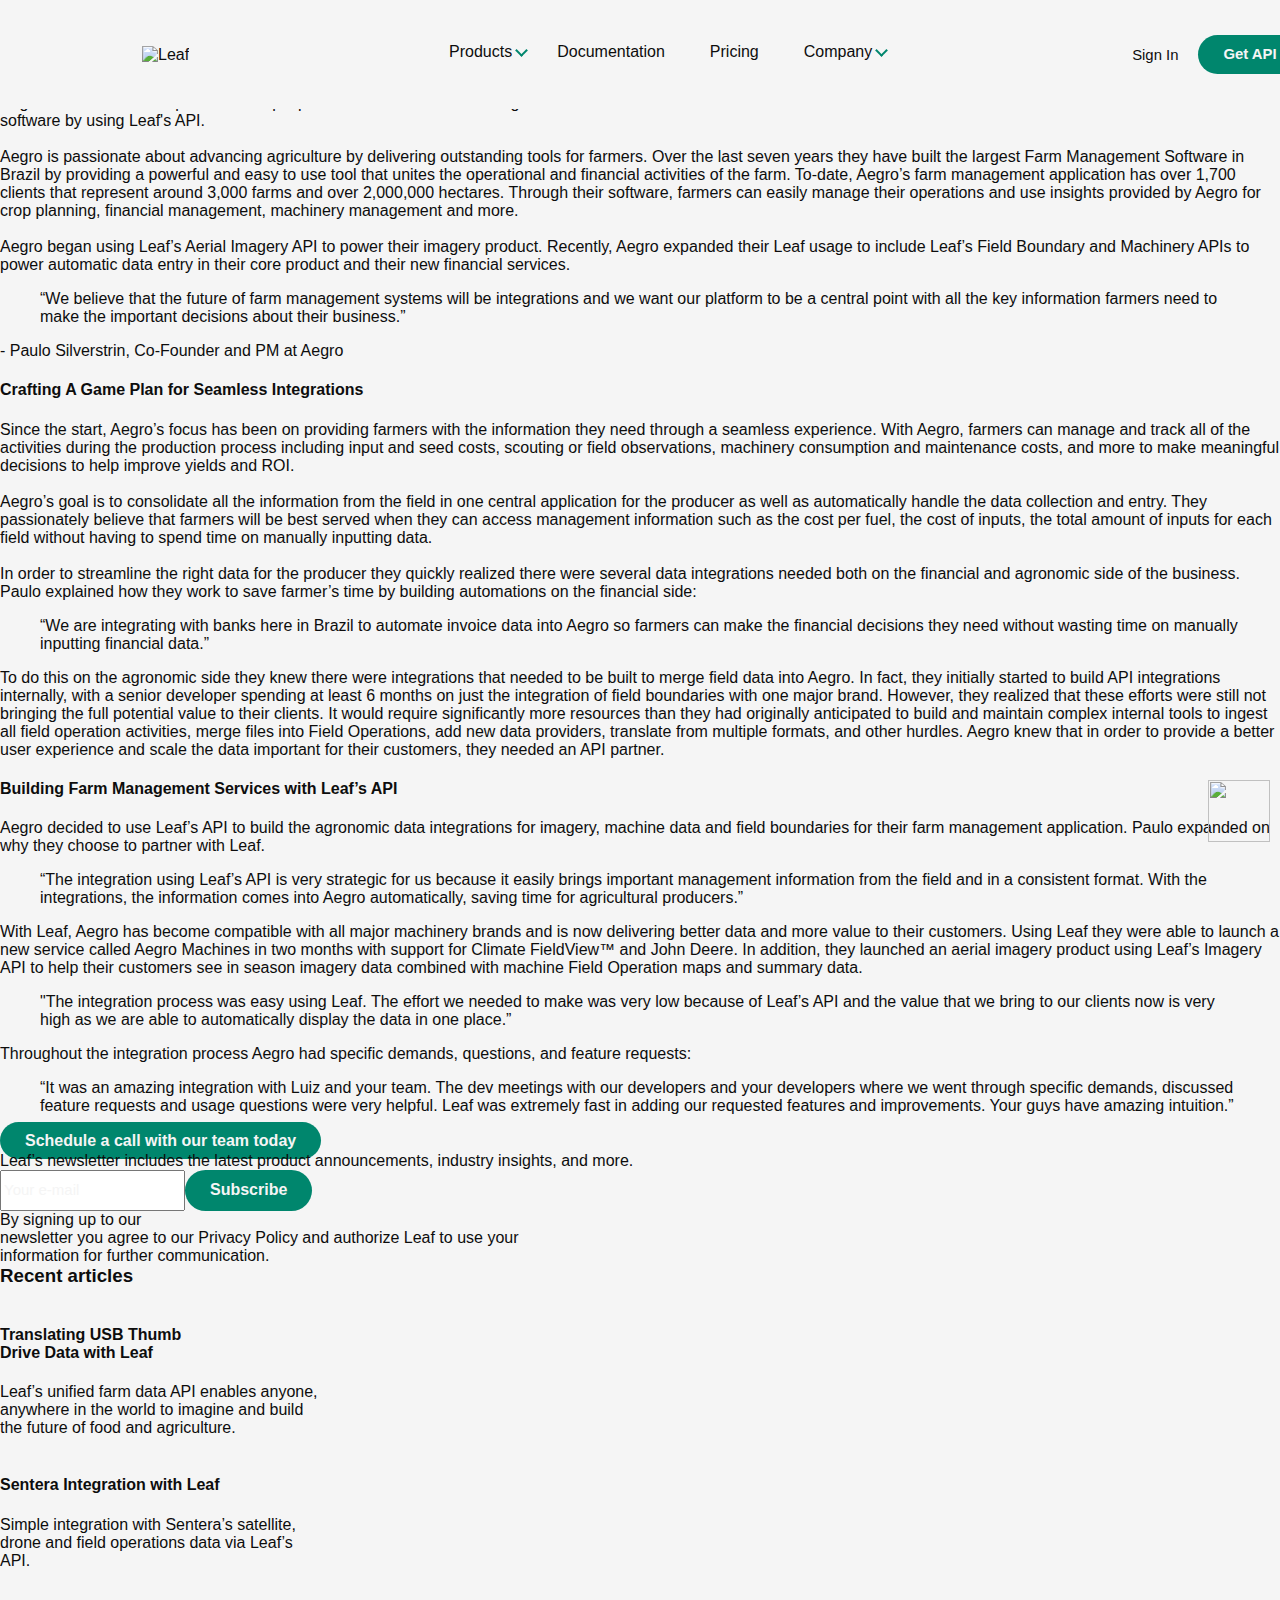
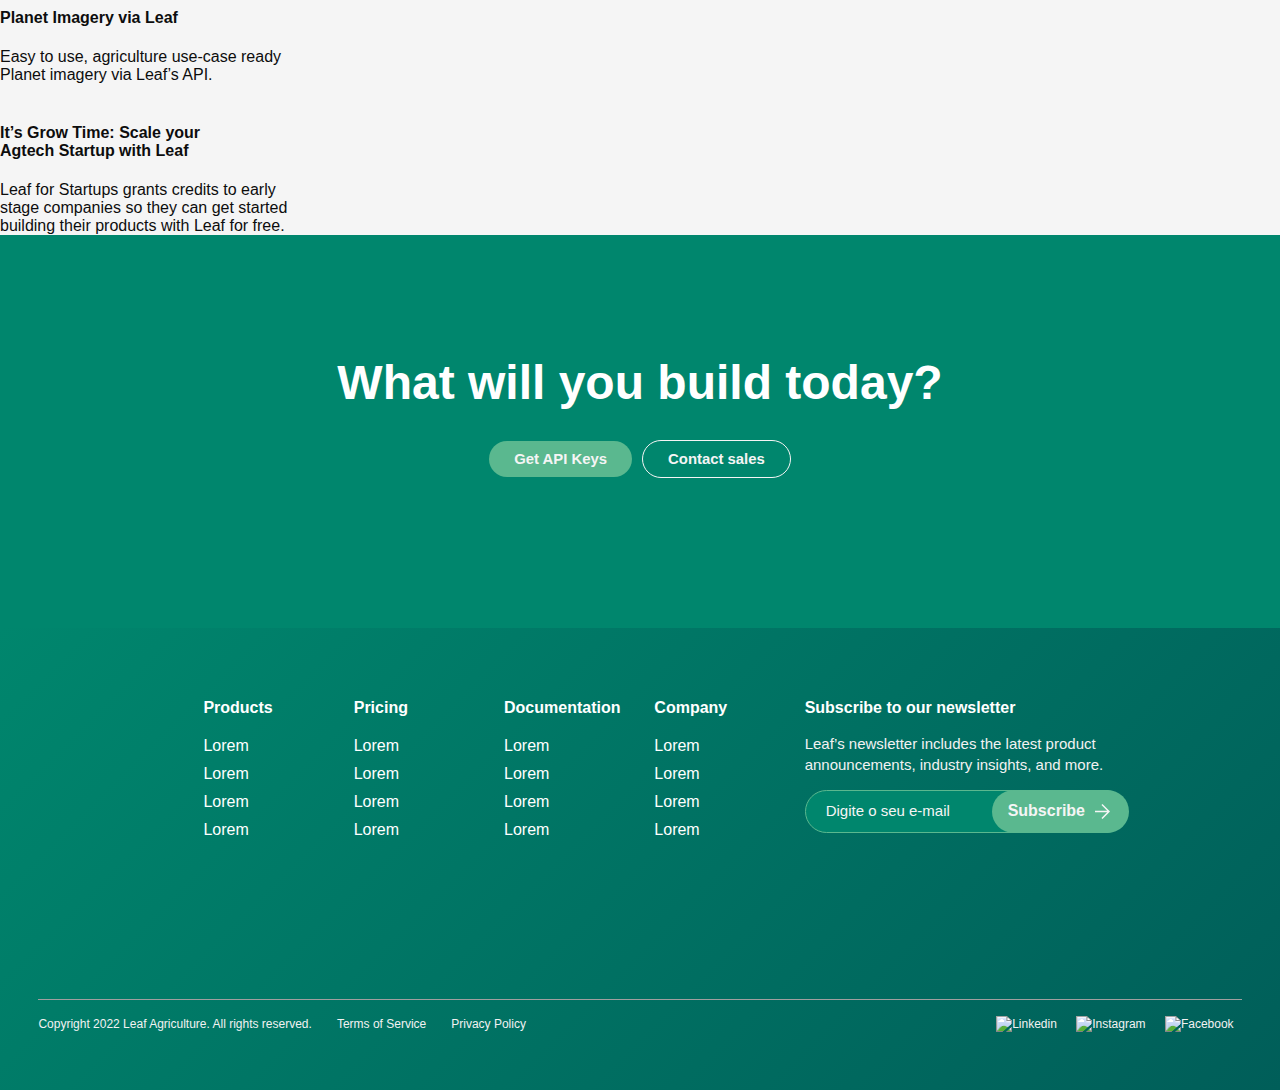
==== blog-post.html @ deb23eb3 "general" ====
<!DOCTYPE html>
<html lang="en">

<head>
  <meta charset="UTF-8">
  <meta http-equiv="X-UA-Compatible" content="IE=edge">
  <meta name="viewport" content="width=device-width, initial-scale=1.0">
  <title>Leaf | Unified farm data API</title>
  <link rel="stylesheet" href="css/style.css">
  <script src="./js/script.js" defer></script>
</head>

<body>
  <!-- MENU -->
  <header class="header">
    <div class="logo">
      <img src="images/logo.svg" alt="Leaf">
    </div>
    <!-- Links -->
    <nav aria-label="primary">
      <ul class="nav-bar">
        <li class="nav-bar_item dropdown"><a class="header-links" href="#">Products</a>
          <ul class="project">
            <div class="drop-content gap-drop">
              <img src="images/drop-products-01.png" alt="">
              <div class="drop-text">
                <li class="machine-data"><a href="#">Machine Data</a></li>
                <p>Machinery info, Field operations summary, Irrigation, Individual File Translation</p>
              </div>
            </div>
            <div class="drop-content gap-drop">
              <img src="images/drop-products-02.png" alt="">
              <div class="drop-text">
                <li><a href="#">Imagery</a></li>
                <p>Satellites, layers upload, drones</p>
              </div>
            </div>
            <div class="drop-content">
              <img src="images/drop-products-03.png" alt="">
              <div class="drop-text">
                <li><a href="#">Field Management Data</a></li>
                <p>Boundaries, Management, Soil analisys, Prescriptions</p>
              </div>
            </div>
          </ul>
        </li>
        <li class="nav-bar_item"><a class="header-links" href="#">Documentation</a></li>
        <li class="nav-bar_item"><a class="header-links" href="#">Pricing</a></li>
        <li class="nav-bar_item dropdown2"><a class="header-links" href="#">Company</a>
          <ul class="project2">
            <div class="drop-content drop-company">
              <li class="drop-item"><a href="#">About</a></li>
            </div>
            <div class="drop-content drop-company">
              <li class="drop-item"><a href="#">Community</a></li>
            </div>
            <div class="drop-content drop-company">
              <li class="drop-item"><a href="#">Blog</a></li>
            </div>
            <div class="drop-content drop-company">
              <li class="drop-item"><a href="#">Contact Us</a></li>
            </div>
            <div class="drop-content drop-company">
              <li class="drop-item"><a href="#">Careers</a></li>
            </div>
          </ul>
        </li>
      </ul>
    </nav>
    <!-- Access Buttons -->
    <nav aria-label="access">
      <ul class="header-btn nav-bar">
        <li class="signin-btn">
          <a href="https://withleaf.io/login/"></a>Sign In
        </li>
        <li class="green-btn">
          <a href="https://withleaf.io/registration/"></a>Get API Keys
        </li>
        <li class="eng-btn nav-bar_item dropdown3">
          <a href="https://withleaf.io/pt-br/"></a>EN
          <ul class="project3">
            <div class="drop-content drop-eng">
              <li class="drop-item"><a href="#">English</a></li>
            </div>
            <div class="drop-content drop-por">
              <li class="drop-item"><a href="#">Portuguese</a></li>
            </div>
          </ul>
        </li>
      </ul>
    </nav>
  </header>
  <!-- Search Button-->
    <div class="search-blog">
      <a class="search-btn" href="#"><img src="images/search-icon.png" alt=""></a>      
    </div>
  <!-- MAIN BLOG -->
  <main>
    <div>
      <p class="product-name case-study">Case Study</p>
        <div class="title-area">
          <h2 class="blog-title">Aegro Automates Data Input with Leaf API</h2>
          <div class="share-area">
            <a class="share-btn" href="">Share</a>
            <a class="share-btn" href=""><img src="images/share-facebook.svg" alt=""></a>
            <a class="share-btn" href=""><img src="images/share-twitter.svg" alt=""></a>
            <a class="share-btn" href=""><img src="images/share-linkedin.svg" alt=""></a>
          </div>
        </div>
      <p class="blog-sub">Aegro automated data input from multiple providers into their farm management<br>software by using Leaf's API.</p>
    </div>
    <div class="blog-img">
      <img src="images/main-blog.png" alt="">
    </div>

    <!-- Text -->
    <div class="grid-blog">
      <div class="content">
        <p class="blog-text">Aegro is passionate about advancing agriculture by delivering outstanding tools for farmers. Over the last seven years they have built the largest Farm Management Software in Brazil by providing a powerful and easy to use tool that unites the operational and financial activities of the farm. To-date, Aegro’s farm management application has over 1,700 clients that represent around 3,000 farms and over 2,000,000 hectares. Through their software, farmers can easily manage their operations and use insights provided by Aegro for crop planning, financial management, machinery management and more.<br><br>

          Aegro began using Leaf’s Aerial Imagery API to power their imagery product. Recently, Aegro expanded their Leaf usage to include Leaf’s Field Boundary and Machinery APIs to power automatic data entry in their core product and their new financial services.</p>
        <blockquote class="b-quote bq-line4">“We believe that the future of farm management systems will be integrations and we want our platform to be a central point with all the key information farmers need to make the important decisions about their business.” </blockquote>
        <p class="autor">- Paulo Silverstrin, Co-Founder and PM at Aegro</p>
        <h4 class="highlight-text">Crafting A Game Plan for Seamless Integrations</h4>
        <p class="blog-text">Since the start, Aegro’s focus has been on providing farmers with the information they need through a seamless experience. With Aegro, farmers can manage and track all of the activities during the production process including input and seed costs, scouting or field observations, machinery consumption and maintenance costs, and more to make meaningful decisions to help improve yields and ROI.<br><br>

          Aegro’s goal is to consolidate all the information from the field in one central application for the producer as well as automatically handle the data collection and entry. They passionately believe that farmers will be best served when they can access management information such as the cost per fuel, the cost of inputs, the total amount of inputs for each field without having to spend time on manually inputting data.<br><br>
     
          In order to streamline the right data for the producer they quickly realized there were several data integrations needed both on the financial and agronomic side of the business. Paulo explained how they work to save farmer’s time by building automations on the financial side:</p>
        <blockquote class="b-quote bq-line3">“We are integrating with banks here in Brazil to automate invoice data into Aegro so farmers can make the financial decisions they need without wasting time on manually inputting financial data.”</blockquote>
        <p class="blog-text">To do this on the agronomic side they knew there were integrations that needed to be built to merge field data into Aegro. In fact, they initially started to build API integrations internally, with a senior developer spending at least 6 months on just the integration of field boundaries with one major brand. However, they realized that these efforts were still not bringing the full potential value to their clients. It would require significantly more resources than they had originally anticipated to build and maintain complex internal tools to ingest all field operation activities, merge files into Field Operations, add new data providers, translate from multiple formats, and other hurdles. Aegro knew that in order to provide a better user experience and scale the data important for their customers, they needed an API partner.</p>
        <h4 class="highlight-text">Building Farm Management Services with Leaf’s API</h4>
        <p class="blog-text">Aegro decided to use Leaf’s API to build the agronomic data integrations for imagery, machine data and field boundaries for their farm management application. Paulo expanded on why they choose to partner with Leaf.</p>
        <blockquote class="b-quote bq-line4">“The integration using Leaf’s API is very strategic for us because it easily brings important management information from the field and in a consistent format. With the integrations, the information comes into Aegro automatically, saving time for agricultural producers.”</blockquote>
        <p class="blog-text">     With Leaf, Aegro has become compatible with all major machinery brands and is now delivering better data and more value to their customers. Using Leaf they were able to launch a new service called Aegro Machines in two months with support for Climate FieldView™ and John Deere. In addition, they launched an aerial imagery product using Leaf’s Imagery API to help their customers see in season imagery data combined with machine Field Operation maps and summary data.</p>
        <blockquote class="b-quote bq-line4">"The integration process was easy using Leaf. The effort we needed to make was very low because of Leaf’s API and the value that we bring to our clients now is very high as we are able to automatically display the data in one place.”</blockquote>
        <p class="blog-text">Throughout the integration process Aegro had specific demands, questions, and feature requests:</p>
        <blockquote class="b-quote bq-line6">“It was an amazing integration with Luiz and your team. The dev meetings with our developers and your developers where we went through specific demands, discussed feature requests and usage questions were very helpful. Leaf was extremely fast in adding our requested features and improvements. Your guys have amazing intuition.”</blockquote>
        <div class="bp-btn-area">
          <a class="green-btn" href="">Schedule a call with our team today</a>
        </div>
      </div>

      <!-- Side Bar -->
      <div class="sidebar-bp">
        <p class="sidebar-bp-text">Leaf’s newsletter includes the latest product announcements, industry insights, and more.</p>
        <form action="">
          <input type="email" placeholder="Your e-mail">
          <a class="green-btn">Subscribe</a>
        </form>
          <p class="rules-policy">By signing up to our<br>newsletter you agree to our <span>Privacy Policy</span> and authorize Leaf to use your<br> information for further communication.</p>
      </div>
    </div>

  </main>
  <!-- CARD BLOG -->
  <section class="card-blog">
    <div>
      <h3>Recent articles</h3>
    </div>

    <div class="card-container-blog">

      <div class="card-content-blog">
        <img src="images/01-card-blog.png" alt="">
        <h4>Translating USB Thumb<br>Drive Data with Leaf</h4>
        <p>Leaf’s unified farm data API enables anyone,<br>anywhere in the world to imagine and build<br>the future of food and agriculture.</p>
      </div>

      <div class="card-content-blog">
        <img src="images/02-card-blog.png" alt="">
        <h4>Sentera Integration with Leaf</h4>
        <p>Simple integration with Sentera’s satellite,<br>drone and field operations data via Leaf’s<br>API.</p>
      </div>

      <div class="card-content-blog">
        <img src="images/03-card-blog.png" alt="">
        <h4>Planet Imagery via Leaf</h4>
        <p>Easy to use, agriculture use-case ready<br>Planet imagery via Leaf’s API.</p>
      </div>

      <div class="card-content-blog">
        <img src="images/04-card-blog.png" alt="">
        <h4>It’s Grow Time: Scale your<br>Agtech Startup with Leaf</h4>
        <p>Leaf for Startups grants credits to early<br>stage companies so they can get started<br>building their products with Leaf for free.</p>
      </div>

    </div>

  </section>
  <!-- CALL TO ACTION -->
  <section class="cta-background">
    <h2 class="build-today">What will you build today?</h2>
    <div class="what-do">
      <a class="light-green-btn" href="">Get API Keys</a>
      <a class="green-white-btn" href="">Contact sales</a>
    </div>
  </section>
  <!-- FOOTER -->
  <footer>
    <div class="container-footer">
      <div class="row-footer">
        <img class="logo-footer" src="images/logo-footer.svg" alt="">

        <div class="footer-col">
          <h4>Products</h4>
          <ul>
            <li><a href="">Lorem</a></li>
            <li><a href="">Lorem</a></li>
            <li><a href="">Lorem</a></li>
            <li><a href="">Lorem</a></li>
          </ul>
        </div>

        <div class="footer-col">
          <h4>Pricing</h4>
          <ul>
            <li><a href="">Lorem</a></li>
            <li><a href="">Lorem</a></li>
            <li><a href="">Lorem</a></li>
            <li><a href="">Lorem</a></li>
          </ul>
        </div>

        <div class="footer-col">
          <h4>Documentation</h4>
          <ul>
            <li><a href="">Lorem</a></li>
            <li><a href="">Lorem</a></li>
            <li><a href="">Lorem</a></li>
            <li><a href="">Lorem</a></li>
          </ul>
        </div>

        <div class="footer-col">
          <h4>Company</h4>
          <ul>
            <li><a href="">Lorem</a></li>
            <li><a href="">Lorem</a></li>
            <li><a href="">Lorem</a></li>
            <li><a href="">Lorem</a></li>
          </ul>
        </div>

        <div class="footer-col last-col">
          <h4>Subscribe to our newsletter</h4>
          <p>Leaf’s newsletter includes the latest product<br>announcements, industry insights, and more.</p>
          <div class="form-sub">
            <form action="">
              <input type="email" placeholder="Digite o seu e-mail">
              <a href="form-sub">Subscribe
                <svg width="15" height="15" viewBox="0 0 15 15" fill="none" xmlns="http://www.w3.org/2000/svg">
                  <path fill-rule="evenodd" clip-rule="evenodd" d="M12.1402 6.75302L6.44361 1.05639L7.5 0L15 7.5L7.5 15L6.44361 13.9436L12.1402 8.24698H0V6.75302H12.1402Z" fill="#F5F5F5" />
                </svg>
              </a>
            </form>
          </div>
        </div>
      </div>
      <!-- End Footer -->
      <hr class="div-footer">
      <div class="end-footer">
        <div class="end-footer-items">
          <p>Copyright 2022 Leaf Agriculture. All rights reserved.</p>
          <a class="terms-of-service" href="#">Terms of Service</a>
          <a class="privacy-policy" href="#">Privacy Policy </a>
        </div>

        <div class="social-media">
          <a href="https://www.linkedin.com/company/leaf-agriculture/mycompany/" target="_blank">
            <img class="social-logo" src="images/linkedin.svg" alt="Linkedin">
          </a>
          <a href="https://www.instagram.com/leaf_agriculture_brasil/" target="_blank">
            <img class="social-logo" src="images/instagram.svg" alt="Instagram">
          </a>
          <a href="https://www.facebook.com/buildwithleaf/" target="_blank">
            <img class="social-logo" src="images/facebook.svg" alt="Facebook">
          </a>
        </div>        
      </div>
    </div>
    <!-- Contact Button -->
    <div>
      <a href="#"> <img class="contact-button" src="images/msg.png" alt=""></a>
    </div>
  </footer>
</body>

</html>
---- css/style.css ----
/* global */
@import './global.css';
@import './header.css';
@import './header-green.css';
@import './footer.css';

/* index.html */
@import './index.css';
@import './card-section.css';

/* product.html */
@import './product.css';

/* pricing.html */
@import './pricing.css'
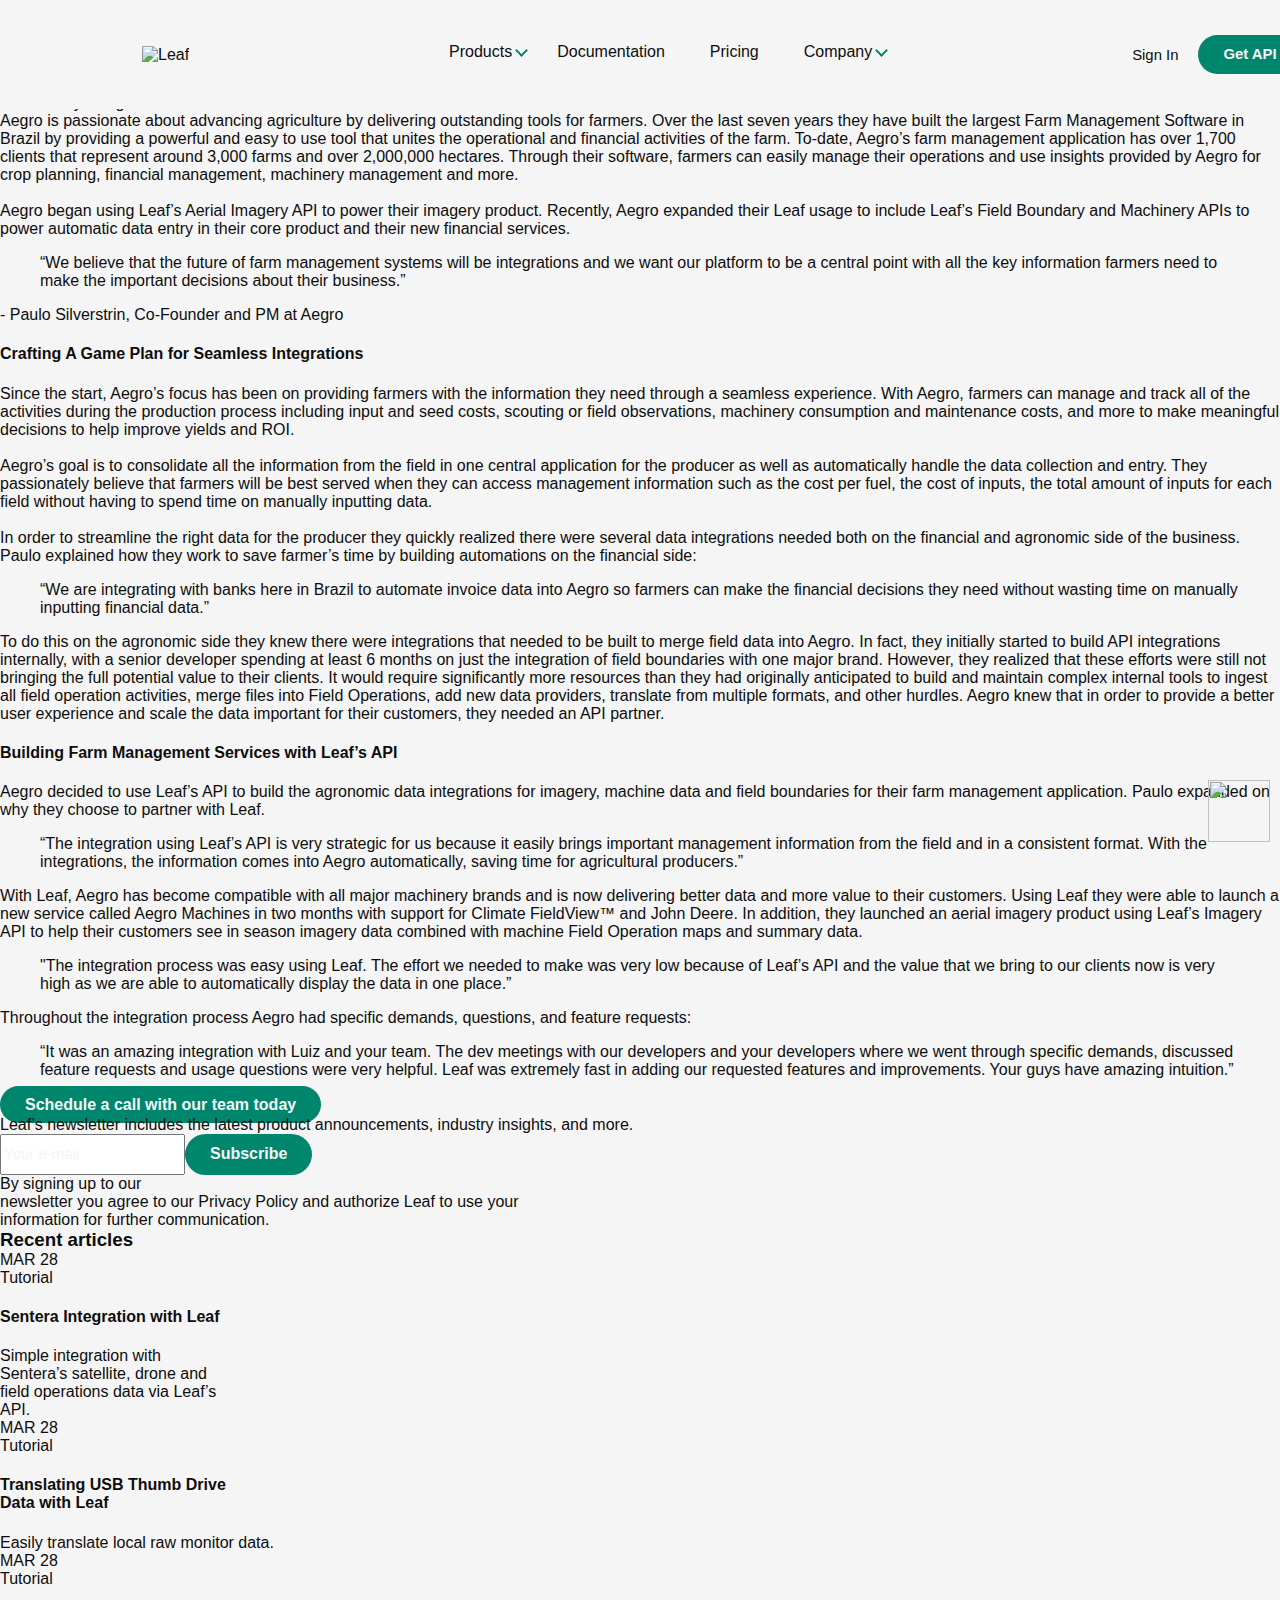
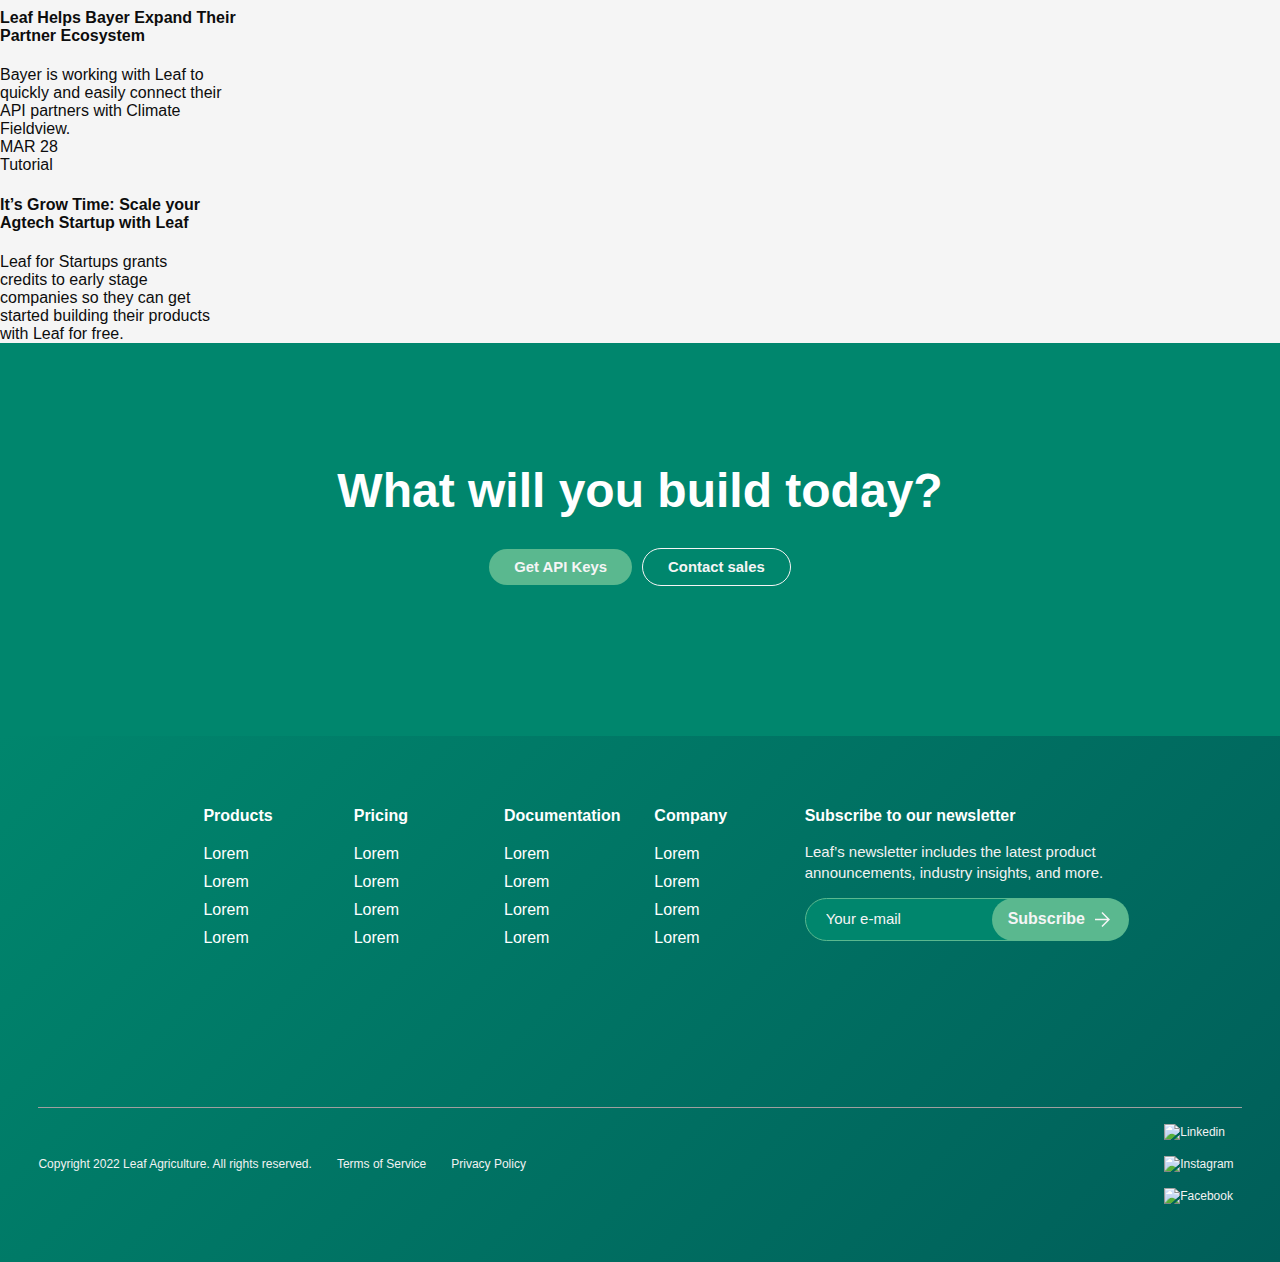
==== commit 6d3c3bb3: "cards and home icon section" ====
--- a/blog-post.html
+++ b/blog-post.html
@@ -91,22 +91,22 @@
     </nav>
   </header>
   <!-- Search Button-->
-    <div class="search-blog">
-      <a class="search-btn" href="#"><img src="images/search-icon.png" alt=""></a>      
-    </div>
+  <div class="search-blog">
+    <a class="search-btn" href="#"><img src="images/search-icon.png" alt=""></a>
+  </div>
   <!-- MAIN BLOG -->
   <main>
     <div>
       <p class="product-name case-study">Case Study</p>
-        <div class="title-area">
-          <h2 class="blog-title">Aegro Automates Data Input with Leaf API</h2>
-          <div class="share-area">
-            <a class="share-btn" href="">Share</a>
-            <a class="share-btn" href=""><img src="images/share-facebook.svg" alt=""></a>
-            <a class="share-btn" href=""><img src="images/share-twitter.svg" alt=""></a>
-            <a class="share-btn" href=""><img src="images/share-linkedin.svg" alt=""></a>
-          </div>
-        </div>
+      <div class="title-area">
+        <h2 class="blog-title">Aegro Automates Data Input with Leaf API</h2>
+        <div class="share-area">
+          <a class="share-btn" href="">Share</a>
+          <a class="share-btn" href=""><img src="images/share-facebook.svg" alt=""></a>
+          <a class="share-btn" href=""><img src="images/share-twitter.svg" alt=""></a>
+          <a class="share-btn" href=""><img src="images/share-linkedin.svg" alt=""></a>
+        </div>
+      </div>
       <p class="blog-sub">Aegro automated data input from multiple providers into their farm management<br>software by using Leaf's API.</p>
     </div>
     <div class="blog-img">
@@ -125,14 +125,14 @@
         <p class="blog-text">Since the start, Aegro’s focus has been on providing farmers with the information they need through a seamless experience. With Aegro, farmers can manage and track all of the activities during the production process including input and seed costs, scouting or field observations, machinery consumption and maintenance costs, and more to make meaningful decisions to help improve yields and ROI.<br><br>
 
           Aegro’s goal is to consolidate all the information from the field in one central application for the producer as well as automatically handle the data collection and entry. They passionately believe that farmers will be best served when they can access management information such as the cost per fuel, the cost of inputs, the total amount of inputs for each field without having to spend time on manually inputting data.<br><br>
-     
+
           In order to streamline the right data for the producer they quickly realized there were several data integrations needed both on the financial and agronomic side of the business. Paulo explained how they work to save farmer’s time by building automations on the financial side:</p>
         <blockquote class="b-quote bq-line3">“We are integrating with banks here in Brazil to automate invoice data into Aegro so farmers can make the financial decisions they need without wasting time on manually inputting financial data.”</blockquote>
         <p class="blog-text">To do this on the agronomic side they knew there were integrations that needed to be built to merge field data into Aegro. In fact, they initially started to build API integrations internally, with a senior developer spending at least 6 months on just the integration of field boundaries with one major brand. However, they realized that these efforts were still not bringing the full potential value to their clients. It would require significantly more resources than they had originally anticipated to build and maintain complex internal tools to ingest all field operation activities, merge files into Field Operations, add new data providers, translate from multiple formats, and other hurdles. Aegro knew that in order to provide a better user experience and scale the data important for their customers, they needed an API partner.</p>
         <h4 class="highlight-text">Building Farm Management Services with Leaf’s API</h4>
         <p class="blog-text">Aegro decided to use Leaf’s API to build the agronomic data integrations for imagery, machine data and field boundaries for their farm management application. Paulo expanded on why they choose to partner with Leaf.</p>
         <blockquote class="b-quote bq-line4">“The integration using Leaf’s API is very strategic for us because it easily brings important management information from the field and in a consistent format. With the integrations, the information comes into Aegro automatically, saving time for agricultural producers.”</blockquote>
-        <p class="blog-text">     With Leaf, Aegro has become compatible with all major machinery brands and is now delivering better data and more value to their customers. Using Leaf they were able to launch a new service called Aegro Machines in two months with support for Climate FieldView™ and John Deere. In addition, they launched an aerial imagery product using Leaf’s Imagery API to help their customers see in season imagery data combined with machine Field Operation maps and summary data.</p>
+        <p class="blog-text"> With Leaf, Aegro has become compatible with all major machinery brands and is now delivering better data and more value to their customers. Using Leaf they were able to launch a new service called Aegro Machines in two months with support for Climate FieldView™ and John Deere. In addition, they launched an aerial imagery product using Leaf’s Imagery API to help their customers see in season imagery data combined with machine Field Operation maps and summary data.</p>
         <blockquote class="b-quote bq-line4">"The integration process was easy using Leaf. The effort we needed to make was very low because of Leaf’s API and the value that we bring to our clients now is very high as we are able to automatically display the data in one place.”</blockquote>
         <p class="blog-text">Throughout the integration process Aegro had specific demands, questions, and feature requests:</p>
         <blockquote class="b-quote bq-line6">“It was an amazing integration with Luiz and your team. The dev meetings with our developers and your developers where we went through specific demands, discussed feature requests and usage questions were very helpful. Leaf was extremely fast in adding our requested features and improvements. Your guys have amazing intuition.”</blockquote>
@@ -148,7 +148,7 @@
           <input type="email" placeholder="Your e-mail">
           <a class="green-btn">Subscribe</a>
         </form>
-          <p class="rules-policy">By signing up to our<br>newsletter you agree to our <span>Privacy Policy</span> and authorize Leaf to use your<br> information for further communication.</p>
+        <p class="rules-policy">By signing up to our<br>newsletter you agree to our <span>Privacy Policy</span> and authorize Leaf to use your<br> information for further communication.</p>
       </div>
     </div>
 
@@ -160,31 +160,53 @@
     </div>
 
     <div class="card-container-blog">
-
       <div class="card-content-blog">
         <img src="images/01-card-blog.png" alt="">
-        <h4>Translating USB Thumb<br>Drive Data with Leaf</h4>
-        <p>Leaf’s unified farm data API enables anyone,<br>anywhere in the world to imagine and build<br>the future of food and agriculture.</p>
+        <div class="card-text-blog">
+          <div class="date-tag">
+            <p class="date-post">MAR 28</p>
+            <p class="tag-blog">Tutorial</p>
+          </div>
+            <h4>Sentera Integration with Leaf</h4>
+            <p>Simple integration with<br>Sentera’s satellite, drone and<br>field operations data via Leaf’s<br>API.</p>
+        </div>
       </div>
 
       <div class="card-content-blog">
         <img src="images/02-card-blog.png" alt="">
-        <h4>Sentera Integration with Leaf</h4>
-        <p>Simple integration with Sentera’s satellite,<br>drone and field operations data via Leaf’s<br>API.</p>
+        <div class="card-text-blog">
+          <div class="date-tag">
+            <p class="date-post">MAR 28</p>
+            <p class="tag-blog">Tutorial</p>
+          </div>
+            <h4>Translating USB Thumb Drive<br>Data with Leaf</h4>
+            <p>Easily translate local raw monitor data.</p>
+        </div>
       </div>
 
       <div class="card-content-blog">
         <img src="images/03-card-blog.png" alt="">
-        <h4>Planet Imagery via Leaf</h4>
-        <p>Easy to use, agriculture use-case ready<br>Planet imagery via Leaf’s API.</p>
+        <div class="card-text-blog">
+          <div class="date-tag">
+            <p class="date-post">MAR 28</p>
+            <p class="tag-blog">Tutorial</p>
+          </div>
+            <h4>Leaf Helps Bayer Expand Their<br>Partner Ecosystem</h4>
+            <p>Bayer is working with Leaf to<br>quickly and easily connect their<br>API partners with Climate<br>Fieldview.</p>
+        </div>
       </div>
 
       <div class="card-content-blog">
         <img src="images/04-card-blog.png" alt="">
-        <h4>It’s Grow Time: Scale your<br>Agtech Startup with Leaf</h4>
-        <p>Leaf for Startups grants credits to early<br>stage companies so they can get started<br>building their products with Leaf for free.</p>
-      </div>
-
+        <div class="card-text-blog">
+          <div class="date-tag">
+            <p class="date-post">MAR 28</p>
+            <p class="tag-blog">Tutorial</p>
+          </div>
+            <h4>It’s Grow Time: Scale your<br>Agtech Startup with Leaf</h4>
+            <p>Leaf for Startups grants<br>credits to early stage<br>companies so they can get<br>started building their products<br>with Leaf for free.</p>
+        </div>
+      </div>
     </div>
 
   </section>
@@ -247,7 +269,7 @@
           <p>Leaf’s newsletter includes the latest product<br>announcements, industry insights, and more.</p>
           <div class="form-sub">
             <form action="">
-              <input type="email" placeholder="Digite o seu e-mail">
+              <input type="email" placeholder="Your e-mail">
               <a href="form-sub">Subscribe
                 <svg width="15" height="15" viewBox="0 0 15 15" fill="none" xmlns="http://www.w3.org/2000/svg">
                   <path fill-rule="evenodd" clip-rule="evenodd" d="M12.1402 6.75302L6.44361 1.05639L7.5 0L15 7.5L7.5 15L6.44361 13.9436L12.1402 8.24698H0V6.75302H12.1402Z" fill="#F5F5F5" />
@@ -276,7 +298,7 @@
           <a href="https://www.facebook.com/buildwithleaf/" target="_blank">
             <img class="social-logo" src="images/facebook.svg" alt="Facebook">
           </a>
-        </div>        
+        </div>
       </div>
     </div>
     <!-- Contact Button -->
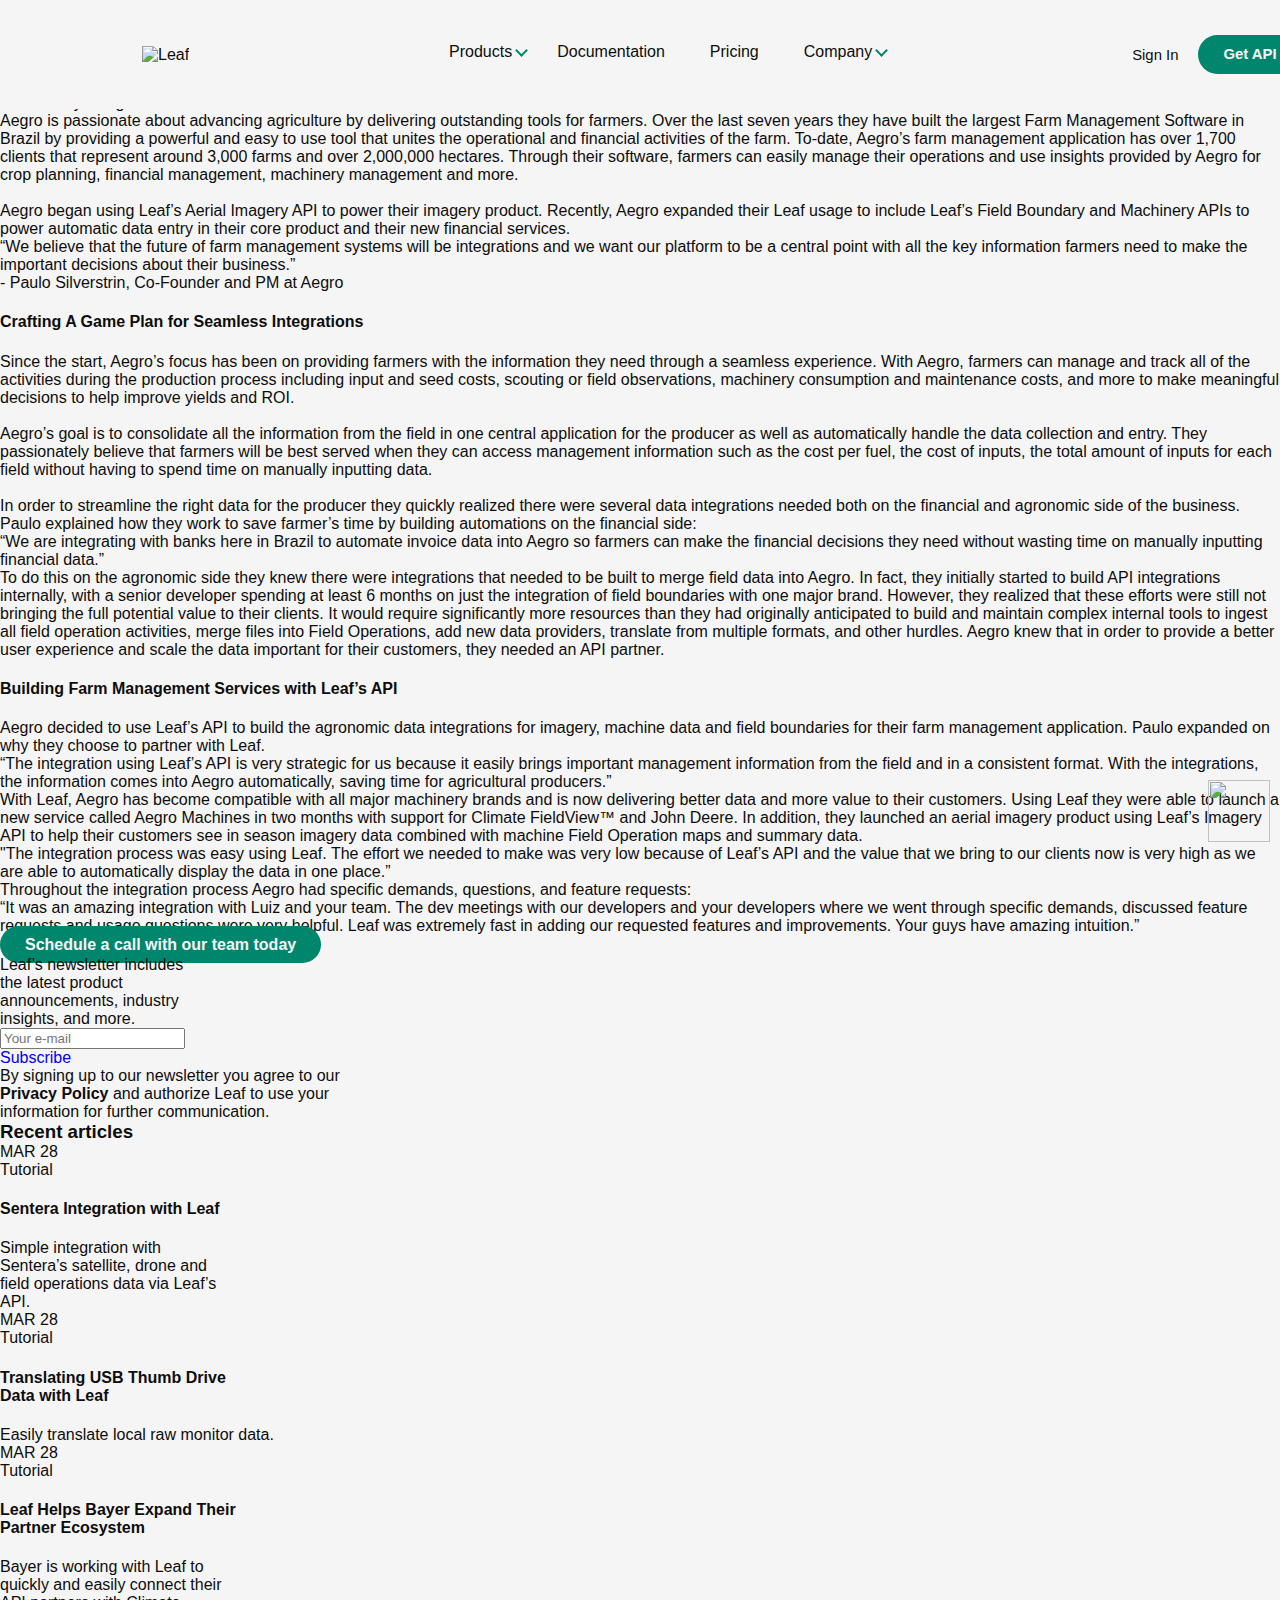
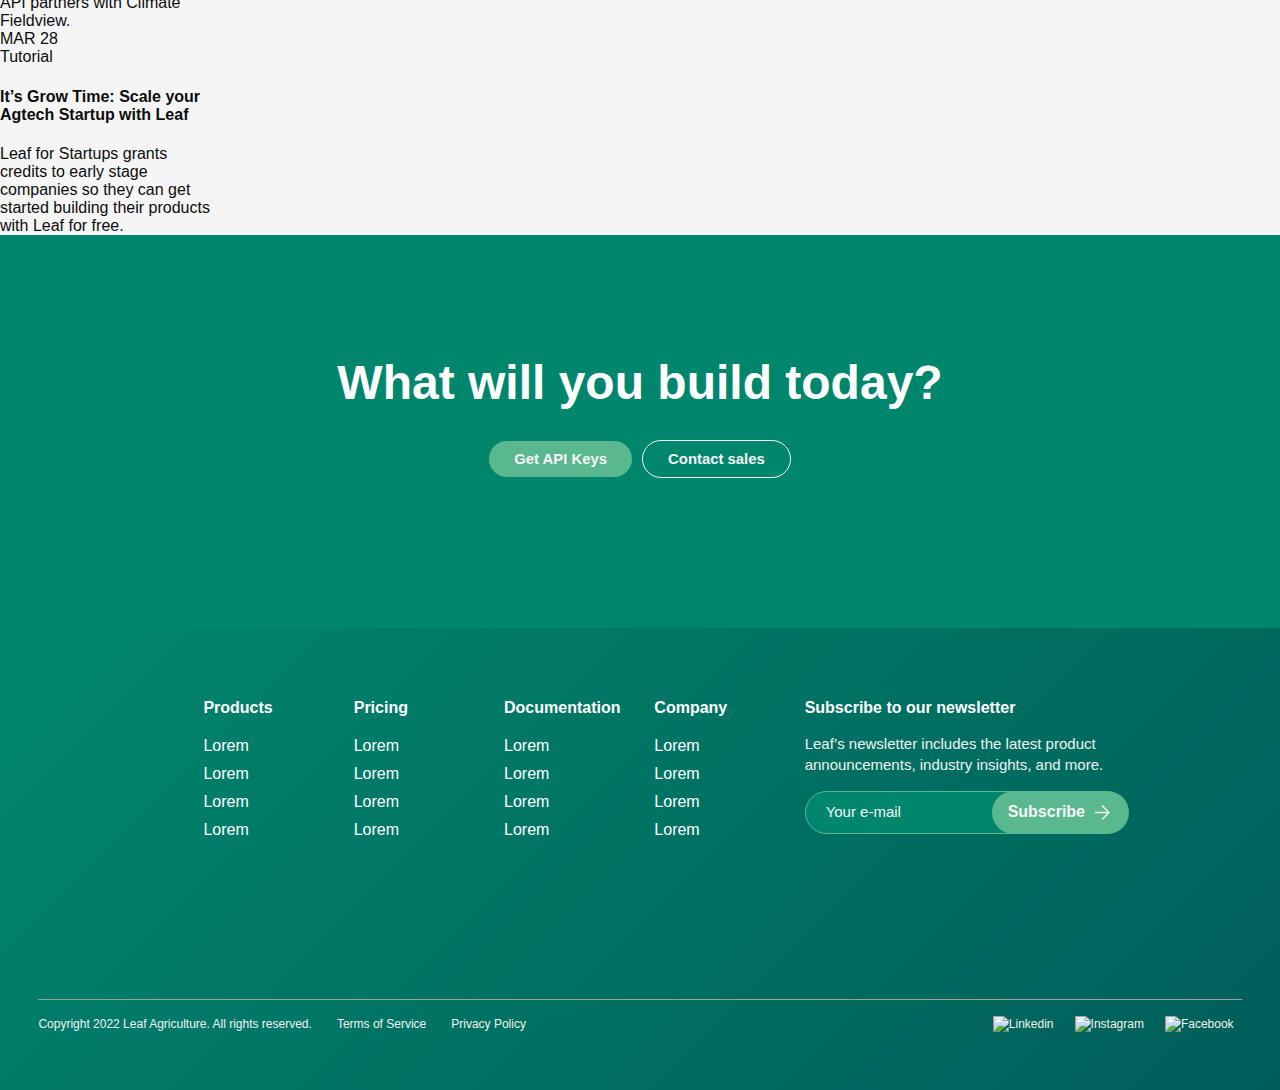
==== commit b581b964: "blog post" ====
--- a/blog-post.html
+++ b/blog-post.html
@@ -97,7 +97,7 @@
   <!-- MAIN BLOG -->
   <main>
     <div>
-      <p class="product-name case-study">Case Study</p>
+      <p class="product-name tag-sub">Case Study</p>
       <div class="title-area">
         <h2 class="blog-title">Aegro Automates Data Input with Leaf API</h2>
         <div class="share-area">
@@ -107,19 +107,21 @@
           <a class="share-btn" href=""><img src="images/share-linkedin.svg" alt=""></a>
         </div>
       </div>
-      <p class="blog-sub">Aegro automated data input from multiple providers into their farm management<br>software by using Leaf's API.</p>
+      <p class="blog-sub tag-sub">Aegro automated data input from multiple providers into their farm management<br>software by using Leaf's API.</p>
     </div>
     <div class="blog-img">
       <img src="images/main-blog.png" alt="">
     </div>
 
     <!-- Text -->
-    <div class="grid-blog">
-      <div class="content">
+    <div class="blog-grid">
+      <div class="blog-content">
         <p class="blog-text">Aegro is passionate about advancing agriculture by delivering outstanding tools for farmers. Over the last seven years they have built the largest Farm Management Software in Brazil by providing a powerful and easy to use tool that unites the operational and financial activities of the farm. To-date, Aegro’s farm management application has over 1,700 clients that represent around 3,000 farms and over 2,000,000 hectares. Through their software, farmers can easily manage their operations and use insights provided by Aegro for crop planning, financial management, machinery management and more.<br><br>
 
           Aegro began using Leaf’s Aerial Imagery API to power their imagery product. Recently, Aegro expanded their Leaf usage to include Leaf’s Field Boundary and Machinery APIs to power automatic data entry in their core product and their new financial services.</p>
-        <blockquote class="b-quote bq-line4">“We believe that the future of farm management systems will be integrations and we want our platform to be a central point with all the key information farmers need to make the important decisions about their business.” </blockquote>
+        <div class="blockquote-area">
+          <span class="blockquote">“We believe that the future of farm management systems will be integrations and we want our platform to be a central point with all the key information farmers need to make the important decisions about their business.” </span>
+        </div>
         <p class="autor">- Paulo Silverstrin, Co-Founder and PM at Aegro</p>
         <h4 class="highlight-text">Crafting A Game Plan for Seamless Integrations</h4>
         <p class="blog-text">Since the start, Aegro’s focus has been on providing farmers with the information they need through a seamless experience. With Aegro, farmers can manage and track all of the activities during the production process including input and seed costs, scouting or field observations, machinery consumption and maintenance costs, and more to make meaningful decisions to help improve yields and ROI.<br><br>
@@ -127,15 +129,23 @@
           Aegro’s goal is to consolidate all the information from the field in one central application for the producer as well as automatically handle the data collection and entry. They passionately believe that farmers will be best served when they can access management information such as the cost per fuel, the cost of inputs, the total amount of inputs for each field without having to spend time on manually inputting data.<br><br>
 
           In order to streamline the right data for the producer they quickly realized there were several data integrations needed both on the financial and agronomic side of the business. Paulo explained how they work to save farmer’s time by building automations on the financial side:</p>
-        <blockquote class="b-quote bq-line3">“We are integrating with banks here in Brazil to automate invoice data into Aegro so farmers can make the financial decisions they need without wasting time on manually inputting financial data.”</blockquote>
+        <div class="blockquote-area">
+          <span class="blockquote">“We are integrating with banks here in Brazil to automate invoice data into Aegro so farmers can make the financial decisions they need without wasting time on manually inputting financial data.”</span>
+        </div>
         <p class="blog-text">To do this on the agronomic side they knew there were integrations that needed to be built to merge field data into Aegro. In fact, they initially started to build API integrations internally, with a senior developer spending at least 6 months on just the integration of field boundaries with one major brand. However, they realized that these efforts were still not bringing the full potential value to their clients. It would require significantly more resources than they had originally anticipated to build and maintain complex internal tools to ingest all field operation activities, merge files into Field Operations, add new data providers, translate from multiple formats, and other hurdles. Aegro knew that in order to provide a better user experience and scale the data important for their customers, they needed an API partner.</p>
         <h4 class="highlight-text">Building Farm Management Services with Leaf’s API</h4>
         <p class="blog-text">Aegro decided to use Leaf’s API to build the agronomic data integrations for imagery, machine data and field boundaries for their farm management application. Paulo expanded on why they choose to partner with Leaf.</p>
-        <blockquote class="b-quote bq-line4">“The integration using Leaf’s API is very strategic for us because it easily brings important management information from the field and in a consistent format. With the integrations, the information comes into Aegro automatically, saving time for agricultural producers.”</blockquote>
+        <div class="blockquote-area">
+          <span class="blockquote">“The integration using Leaf’s API is very strategic for us because it easily brings important management information from the field and in a consistent format. With the integrations, the information comes into Aegro automatically, saving time for agricultural producers.”</span>
+        </div>
         <p class="blog-text"> With Leaf, Aegro has become compatible with all major machinery brands and is now delivering better data and more value to their customers. Using Leaf they were able to launch a new service called Aegro Machines in two months with support for Climate FieldView™ and John Deere. In addition, they launched an aerial imagery product using Leaf’s Imagery API to help their customers see in season imagery data combined with machine Field Operation maps and summary data.</p>
-        <blockquote class="b-quote bq-line4">"The integration process was easy using Leaf. The effort we needed to make was very low because of Leaf’s API and the value that we bring to our clients now is very high as we are able to automatically display the data in one place.”</blockquote>
+        <div class="blockquote-area">
+          <span class="blockquote">"The integration process was easy using Leaf. The effort we needed to make was very low because of Leaf’s API and the value that we bring to our clients now is very high as we are able to automatically display the data in one place.”</span>
+        </div>
         <p class="blog-text">Throughout the integration process Aegro had specific demands, questions, and feature requests:</p>
-        <blockquote class="b-quote bq-line6">“It was an amazing integration with Luiz and your team. The dev meetings with our developers and your developers where we went through specific demands, discussed feature requests and usage questions were very helpful. Leaf was extremely fast in adding our requested features and improvements. Your guys have amazing intuition.”</blockquote>
+        <div class="blockquote-area">
+          <span class="blockquote">“It was an amazing integration with Luiz and your team. The dev meetings with our developers and your developers where we went through specific demands, discussed feature requests and usage questions were very helpful. Leaf was extremely fast in adding our requested features and improvements. Your guys have amazing intuition.”</span>
+        </div>
         <div class="bp-btn-area">
           <a class="green-btn" href="">Schedule a call with our team today</a>
         </div>
@@ -143,13 +153,23 @@
 
       <!-- Side Bar -->
       <div class="sidebar-bp">
-        <p class="sidebar-bp-text">Leaf’s newsletter includes the latest product announcements, industry insights, and more.</p>
-        <form action="">
-          <input type="email" placeholder="Your e-mail">
-          <a class="green-btn">Subscribe</a>
-        </form>
-        <p class="rules-policy">By signing up to our<br>newsletter you agree to our <span>Privacy Policy</span> and authorize Leaf to use your<br> information for further communication.</p>
-      </div>
+        <div class="sidebar-box-bp">
+          <p class="sidebar-bp-text">Leaf’s newsletter includes<br>the latest product<br>announcements, industry<br>insights, and more.</p>
+
+          <!-- Buttons -->
+          <div class="form-sub-blog">
+            <form class="" action="">
+              <input class="input-side-blog" type="email" placeholder="Your e-mail">
+            </form>
+            <a class="sub-m sub-blog-btn" href="#">Subscribe</a>
+          </div>
+
+        </div>
+        <div>
+          <p class="rules-policy">By signing up to our newsletter you agree to our<br><b>Privacy Policy</b> and authorize Leaf to use your<br>information for further communication.</p>
+        </div>
+      </div>
+
     </div>
 
   </main>
@@ -268,9 +288,9 @@
           <h4>Subscribe to our newsletter</h4>
           <p>Leaf’s newsletter includes the latest product<br>announcements, industry insights, and more.</p>
           <div class="form-sub">
-            <form action="">
-              <input type="email" placeholder="Your e-mail">
-              <a href="form-sub">Subscribe
+            <form class="form-footer" action="">
+              <input class="input-footer" type="email" placeholder="Your e-mail">
+              <a href="#">Subscribe
                 <svg width="15" height="15" viewBox="0 0 15 15" fill="none" xmlns="http://www.w3.org/2000/svg">
                   <path fill-rule="evenodd" clip-rule="evenodd" d="M12.1402 6.75302L6.44361 1.05639L7.5 0L15 7.5L7.5 15L6.44361 13.9436L12.1402 8.24698H0V6.75302H12.1402Z" fill="#F5F5F5" />
                 </svg>
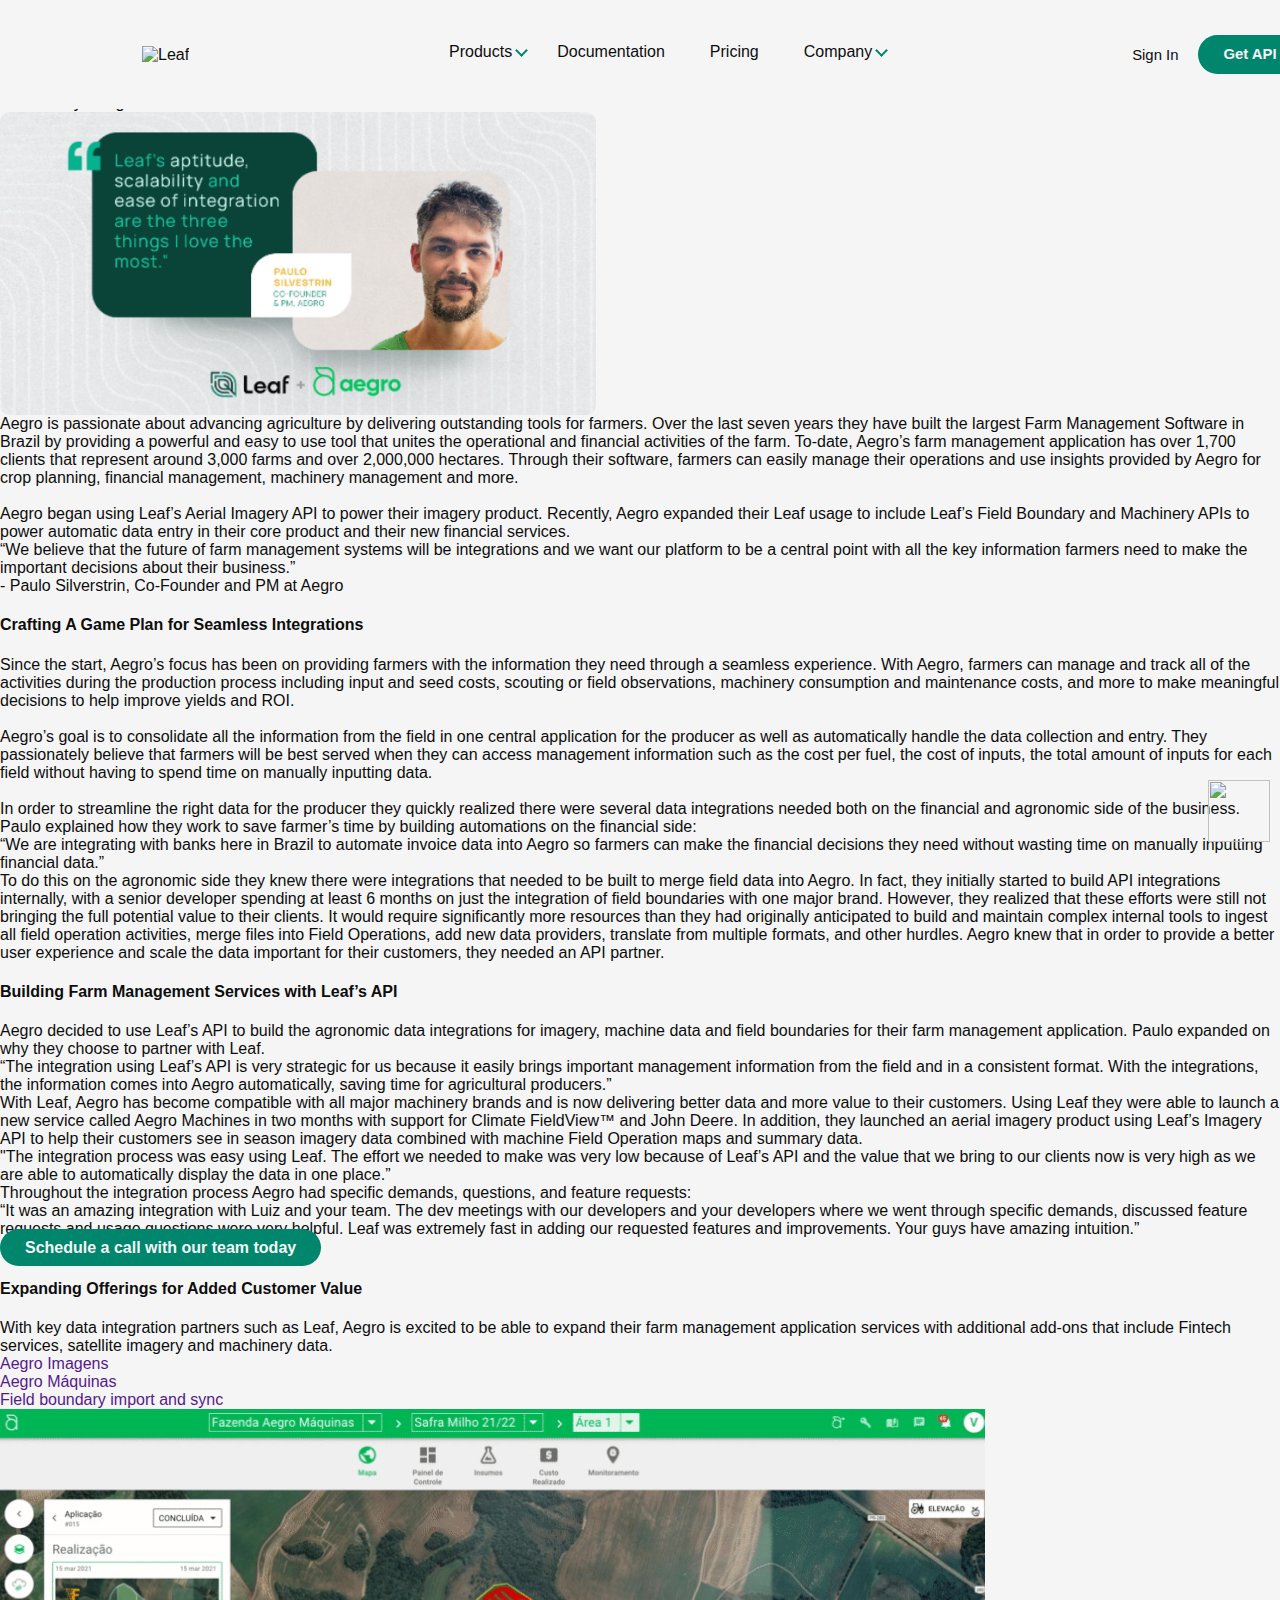
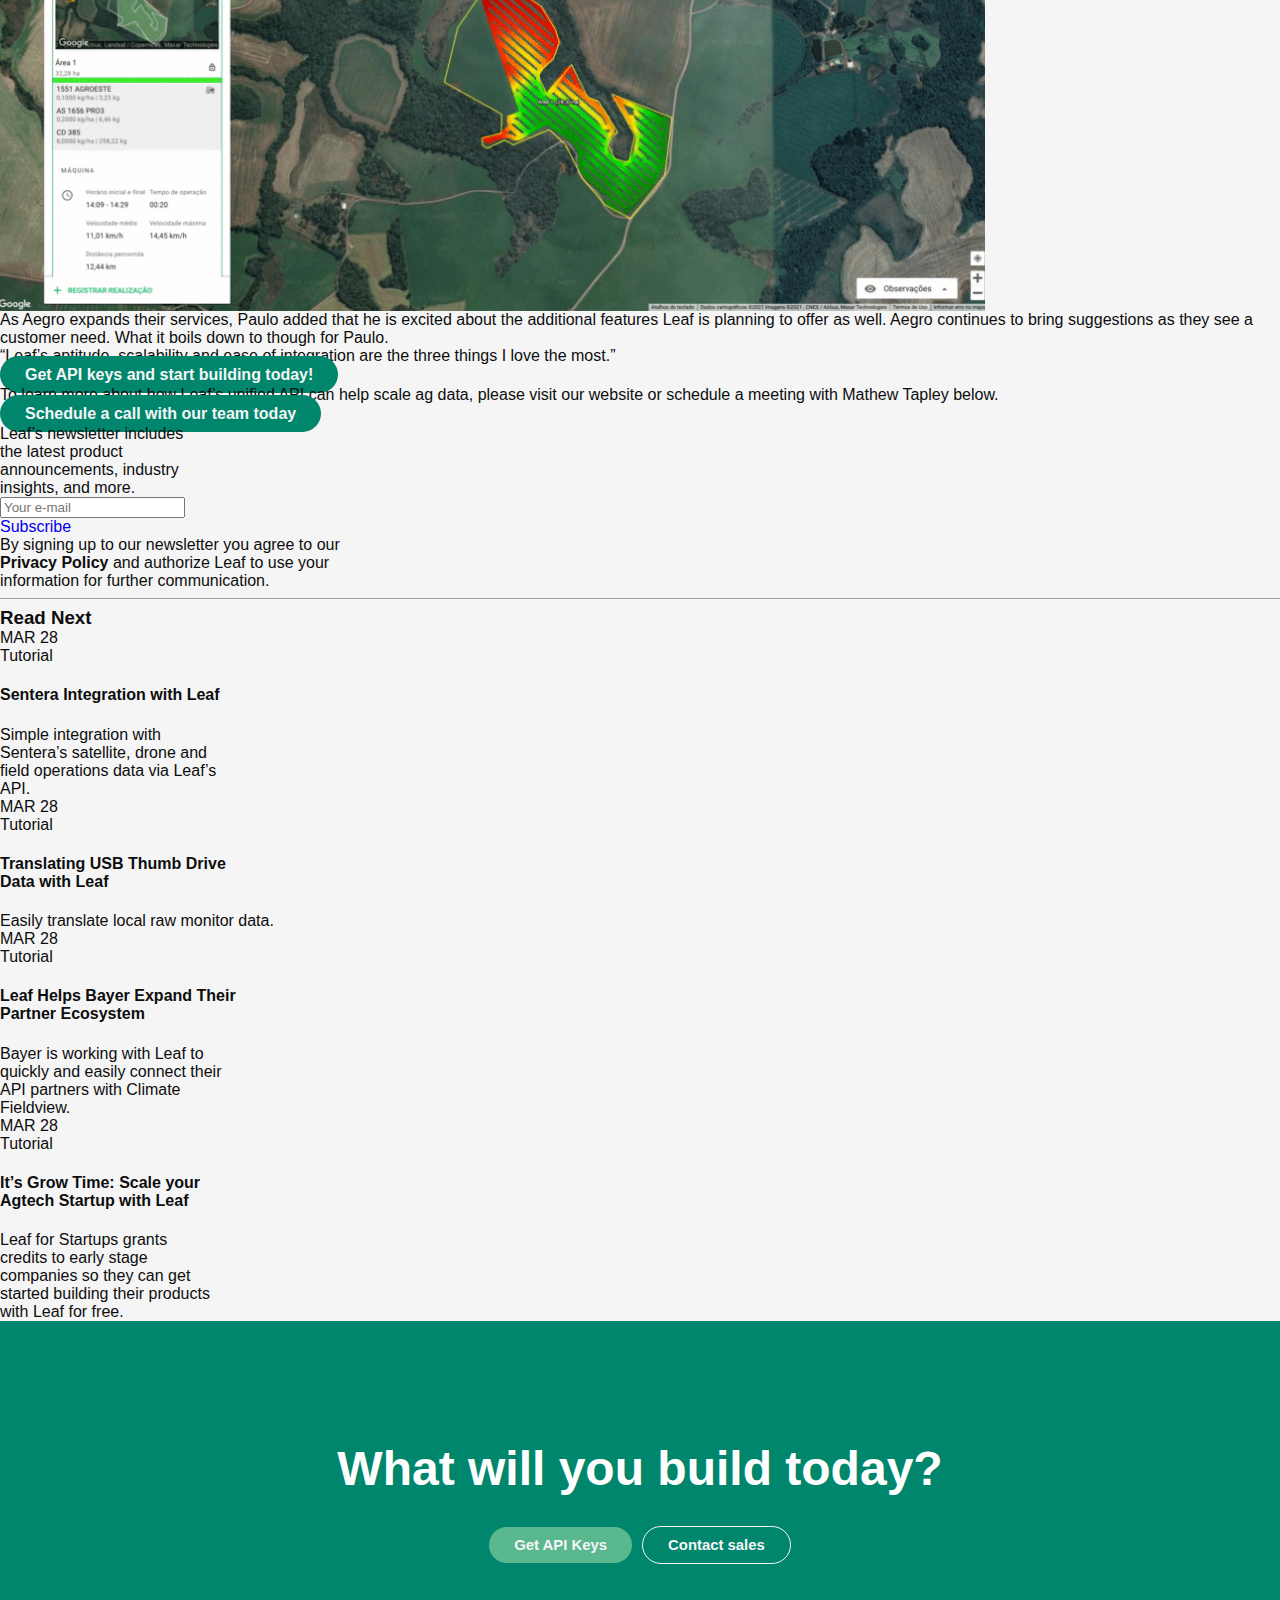
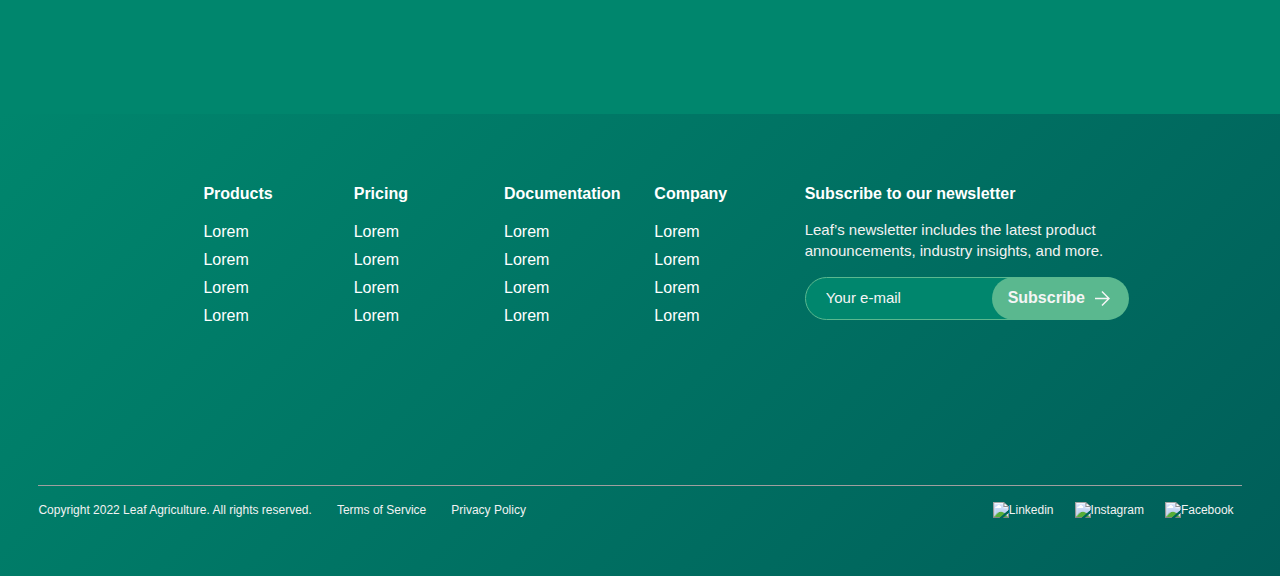
==== commit 2529b2e9: "blog post" ====
--- a/blog-post.html
+++ b/blog-post.html
@@ -110,7 +110,7 @@
       <p class="blog-sub tag-sub">Aegro automated data input from multiple providers into their farm management<br>software by using Leaf's API.</p>
     </div>
     <div class="blog-img">
-      <img src="images/main-blog.png" alt="">
+      <img src="images/blog/main-blog.png" alt="">
     </div>
 
     <!-- Text -->
@@ -149,6 +149,28 @@
         <div class="bp-btn-area">
           <a class="green-btn" href="">Schedule a call with our team today</a>
         </div>
+        <h4 class="highlight-text">Expanding Offerings for Added Customer Value</h4>
+        <p class="blog-text">With key data integration partners such as Leaf, Aegro is excited to be able to expand their farm management application services with additional add-ons that include Fintech services, satellite imagery and machinery data.</p>
+        <nav>
+          <ul class="blog-link-area">
+            <li class="blog-link"><a href="">Aegro Imagens</a></li>
+            <li class="blog-link"><a href="">Aegro Máquinas</a></li>
+            <li class="blog-link"><a href="">Field boundary import and sync</a></li>
+          </ul>
+        </nav>
+        <img class="blog-img-2" src="images/blog/001/01-content.png" alt="">
+        <p class="blog-text">As Aegro expands their services, Paulo added that he is excited about the additional features Leaf is planning to offer as well. Aegro continues to bring suggestions as they see a customer need. What it boils down to though for Paulo.</p>
+        <div class="blockquote-area">
+          <span class="blockquote">“Leaf’s aptitude, scalability and ease of integration are the three things I love the most.”</span>
+        </div>
+        <div class="bp-btn-area">
+          <a class="green-btn" href="">Get API keys and start building today!</a>
+        </div>
+        <p class="blog-text">To learn more about how Leaf’s unified API can help scale ag data, please visit our website or schedule a meeting with Mathew Tapley below.</p>
+        <div class="bp-btn-area">
+          <a class="green-btn" href="">Schedule a call with our team today</a>
+        </div>
+      
       </div>
 
       <!-- Side Bar -->
@@ -167,19 +189,23 @@
         </div>
         <div>
           <p class="rules-policy">By signing up to our newsletter you agree to our<br><b>Privacy Policy</b> and authorize Leaf to use your<br>information for further communication.</p>
-        </div>
+        </div>        
       </div>
 
     </div>
 
   </main>
   <!-- CARD BLOG -->
+  <!-- <p class="product-name tag-sub">Case Study</p> -->
+  <div class="hr-blog-post">
+    <hr>
+  </div>
   <section class="card-blog">
     <div>
-      <h3>Recent articles</h3>
-    </div>
-
-    <div class="card-container-blog">
+      <h3>Read Next</h3>
+    </div>
+
+    <div class="card-container-bp">
       <div class="card-content-blog">
         <img src="images/01-card-blog.png" alt="">
         <div class="card-text-blog">
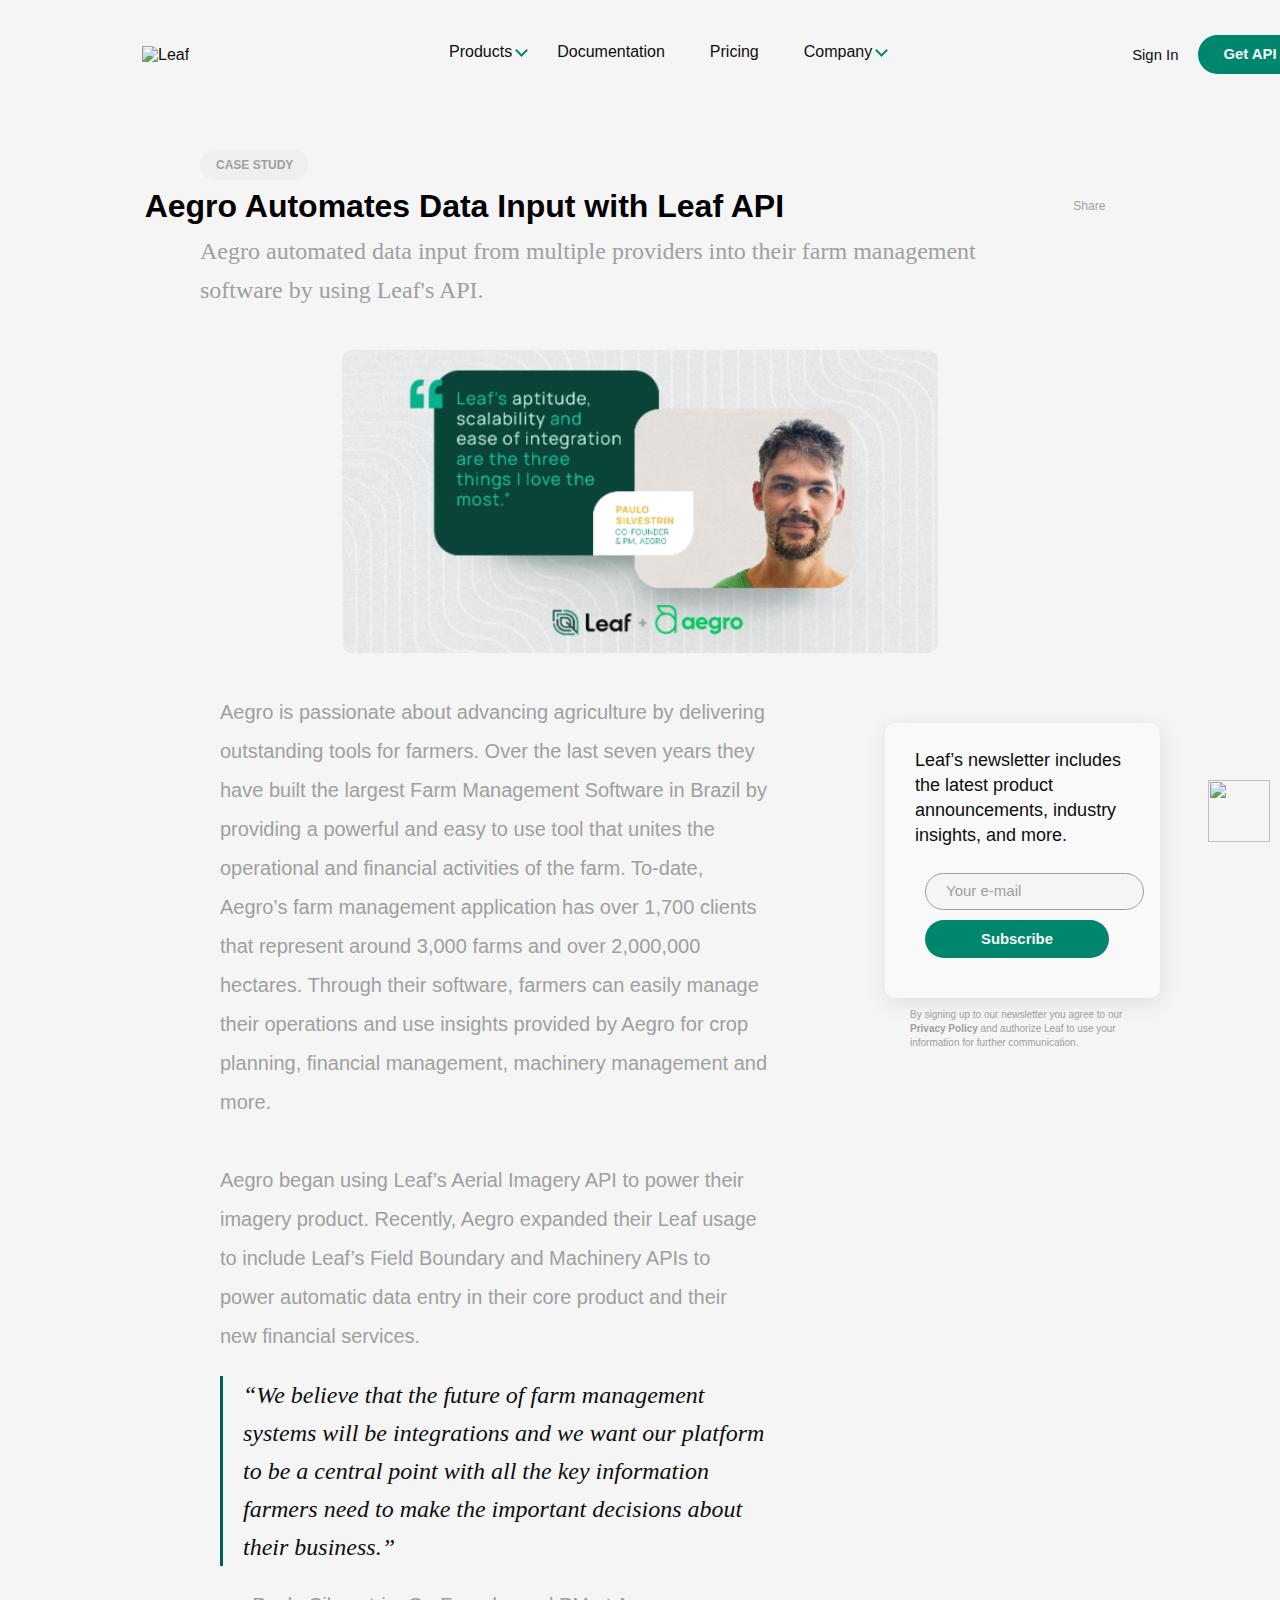
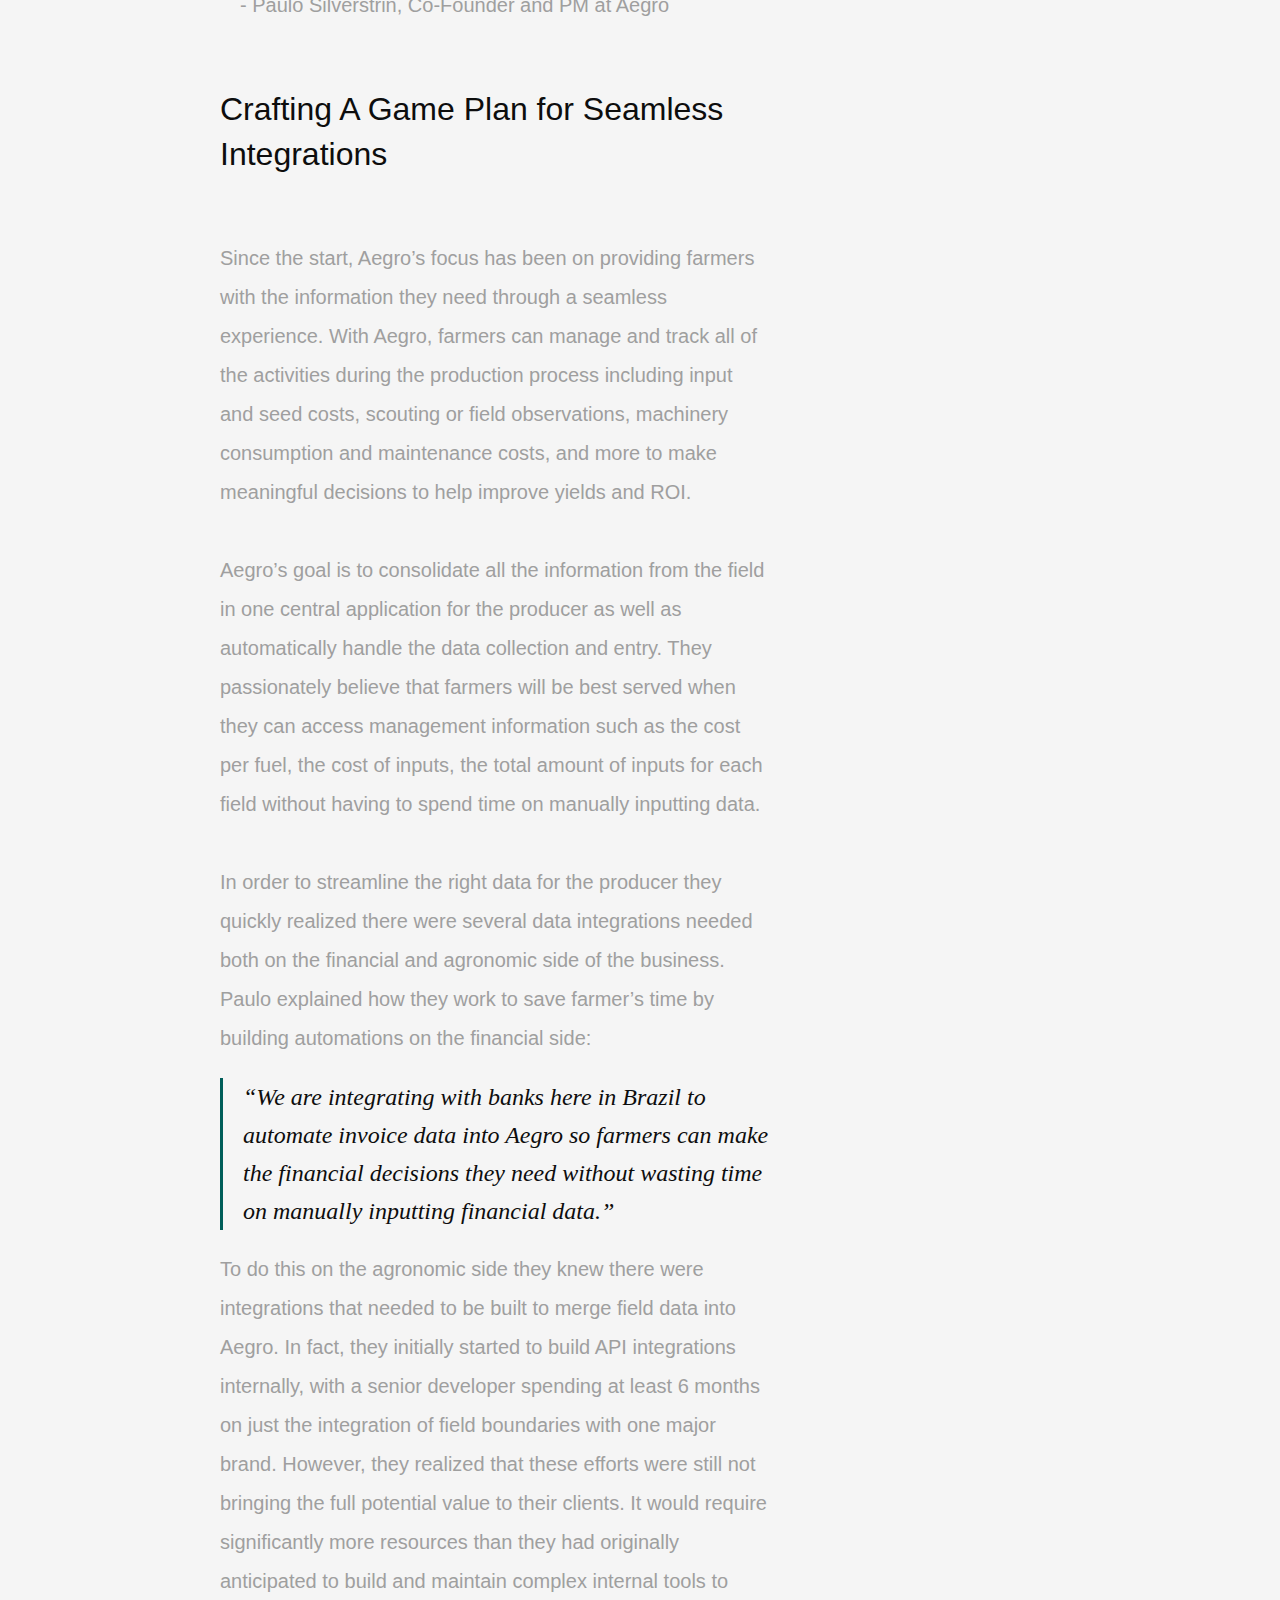
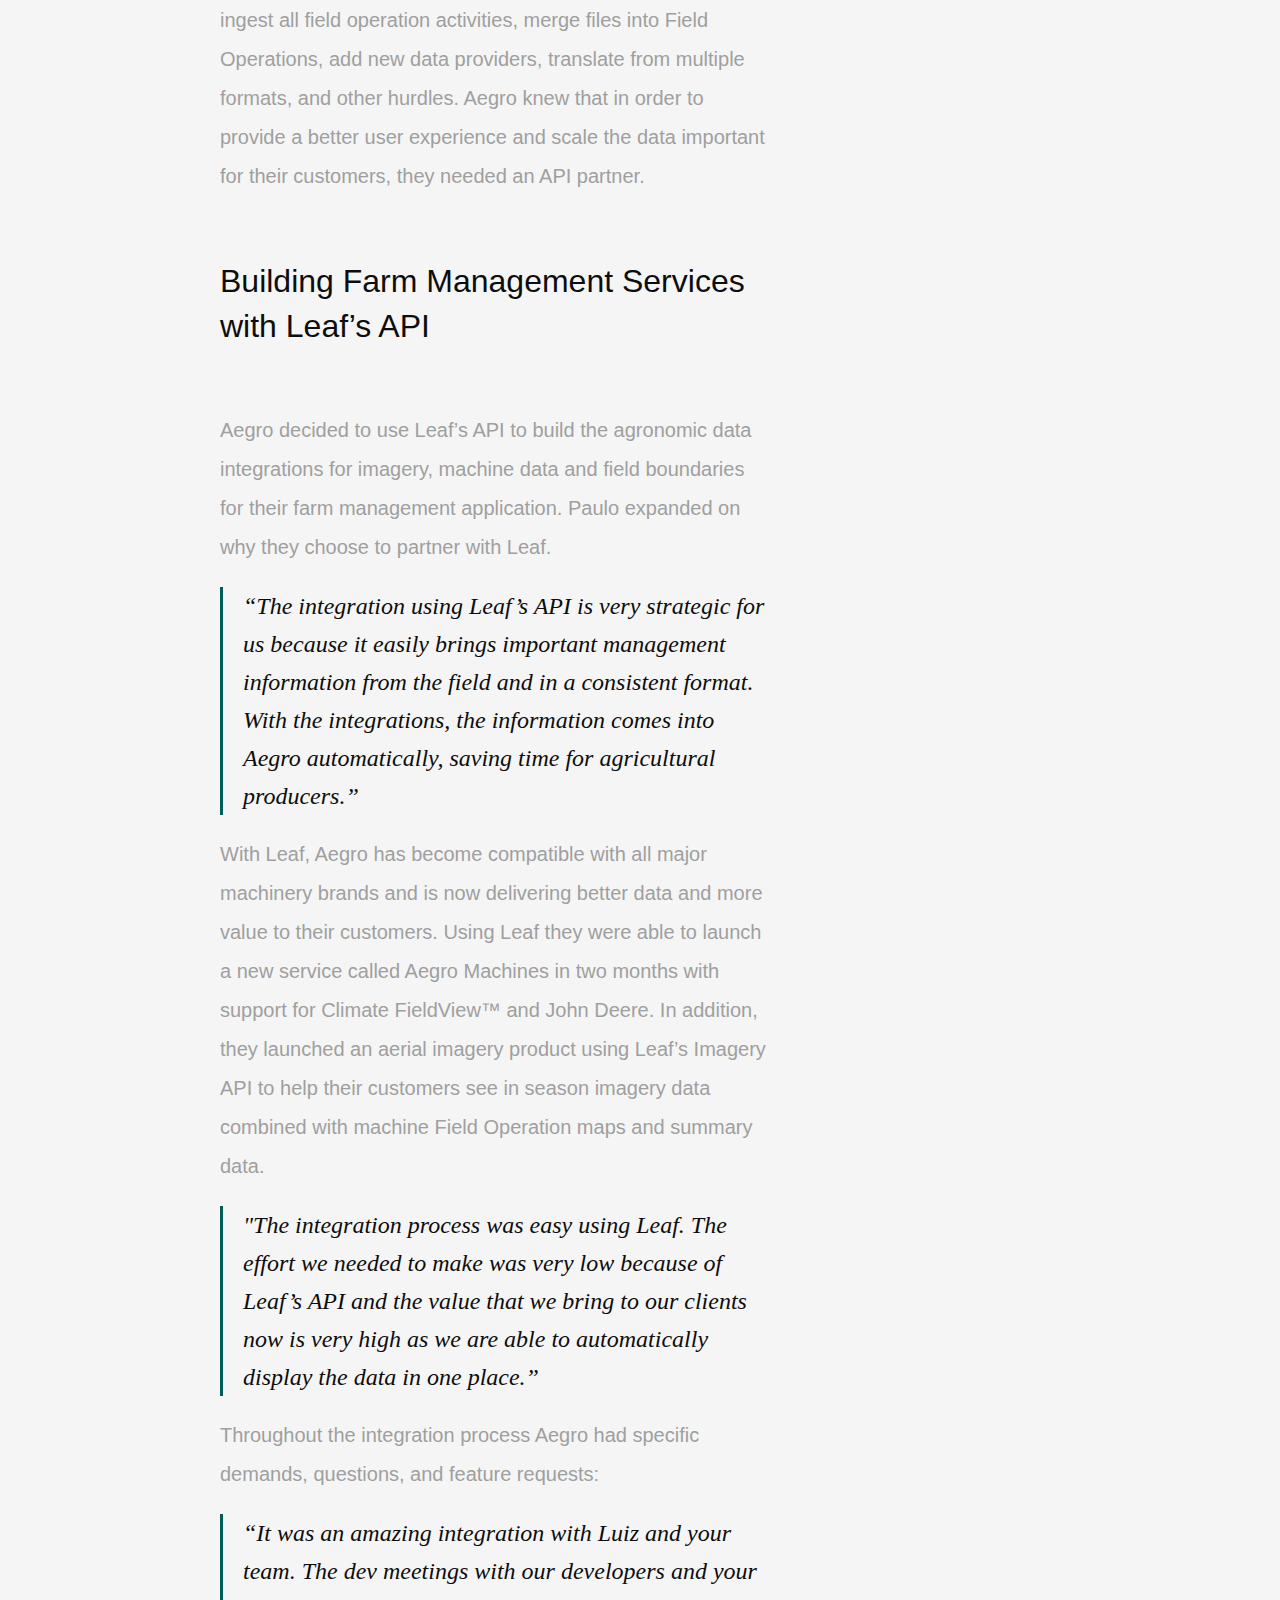
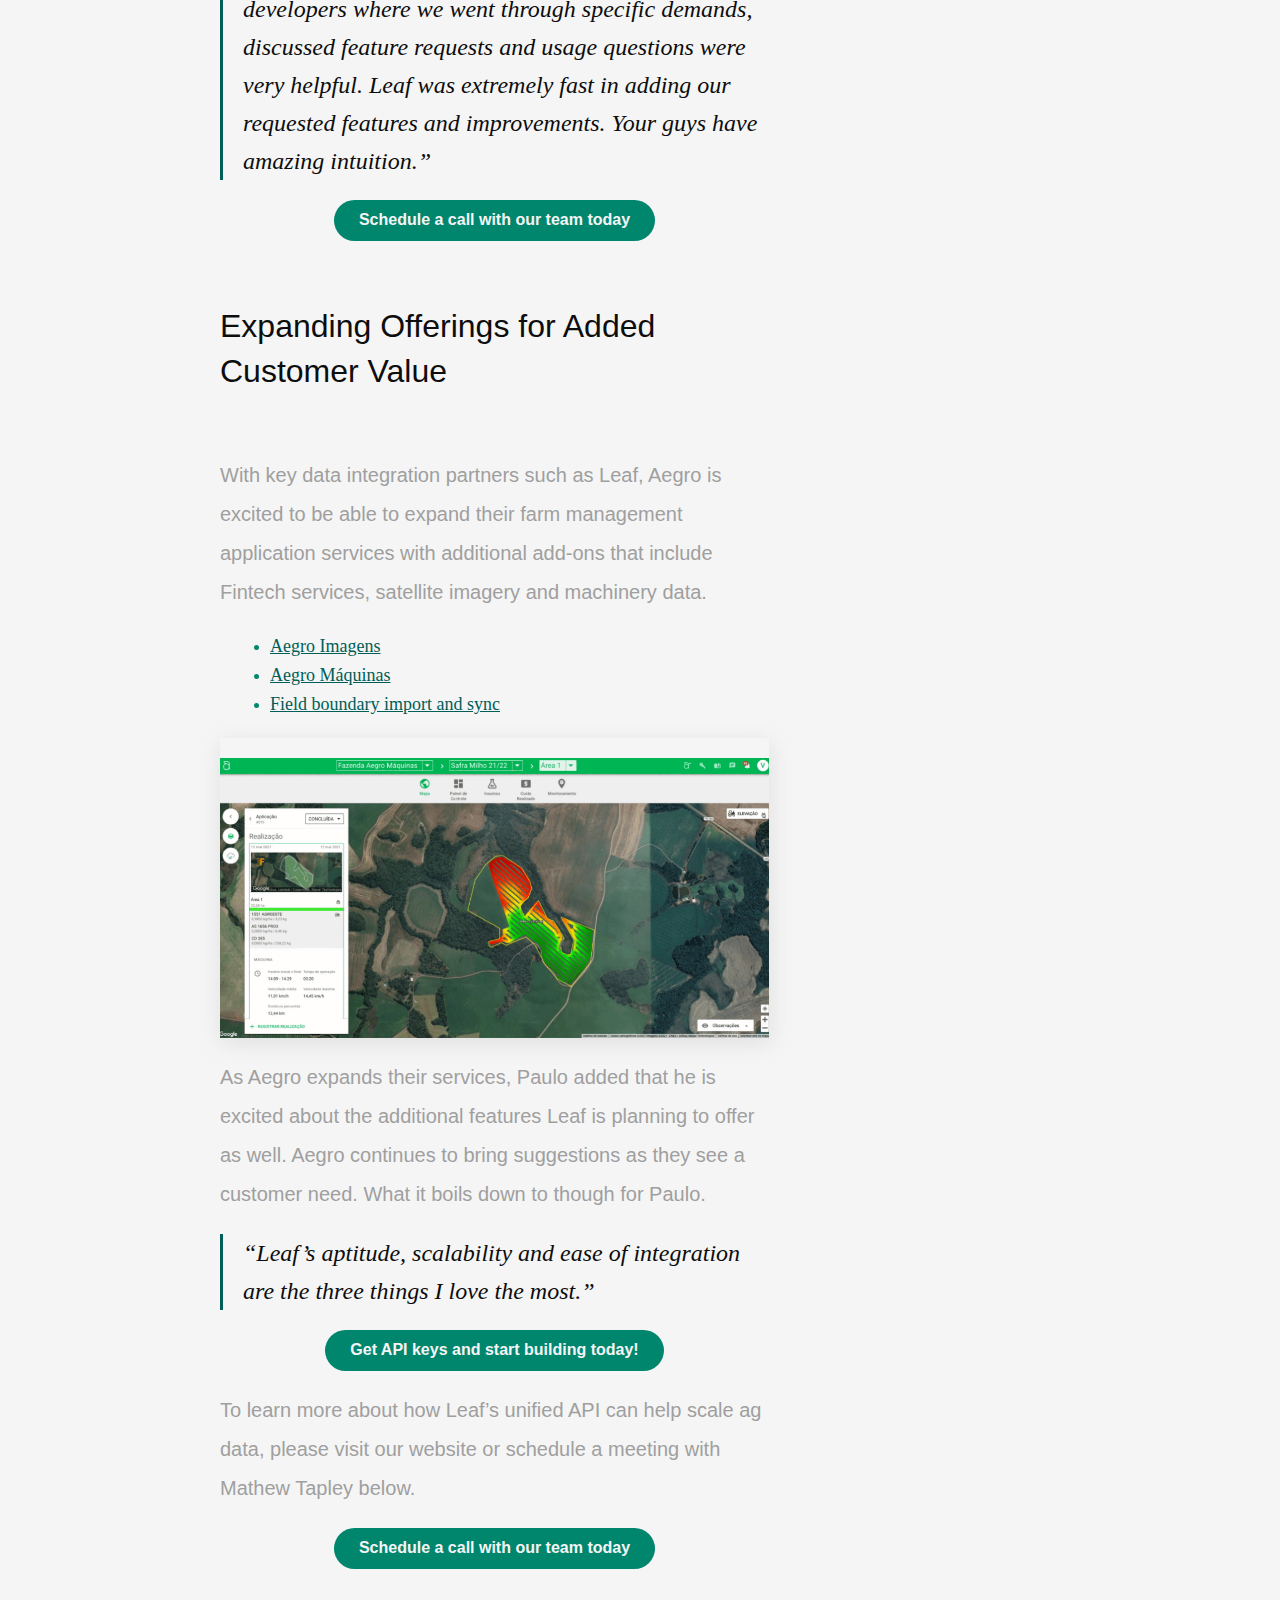
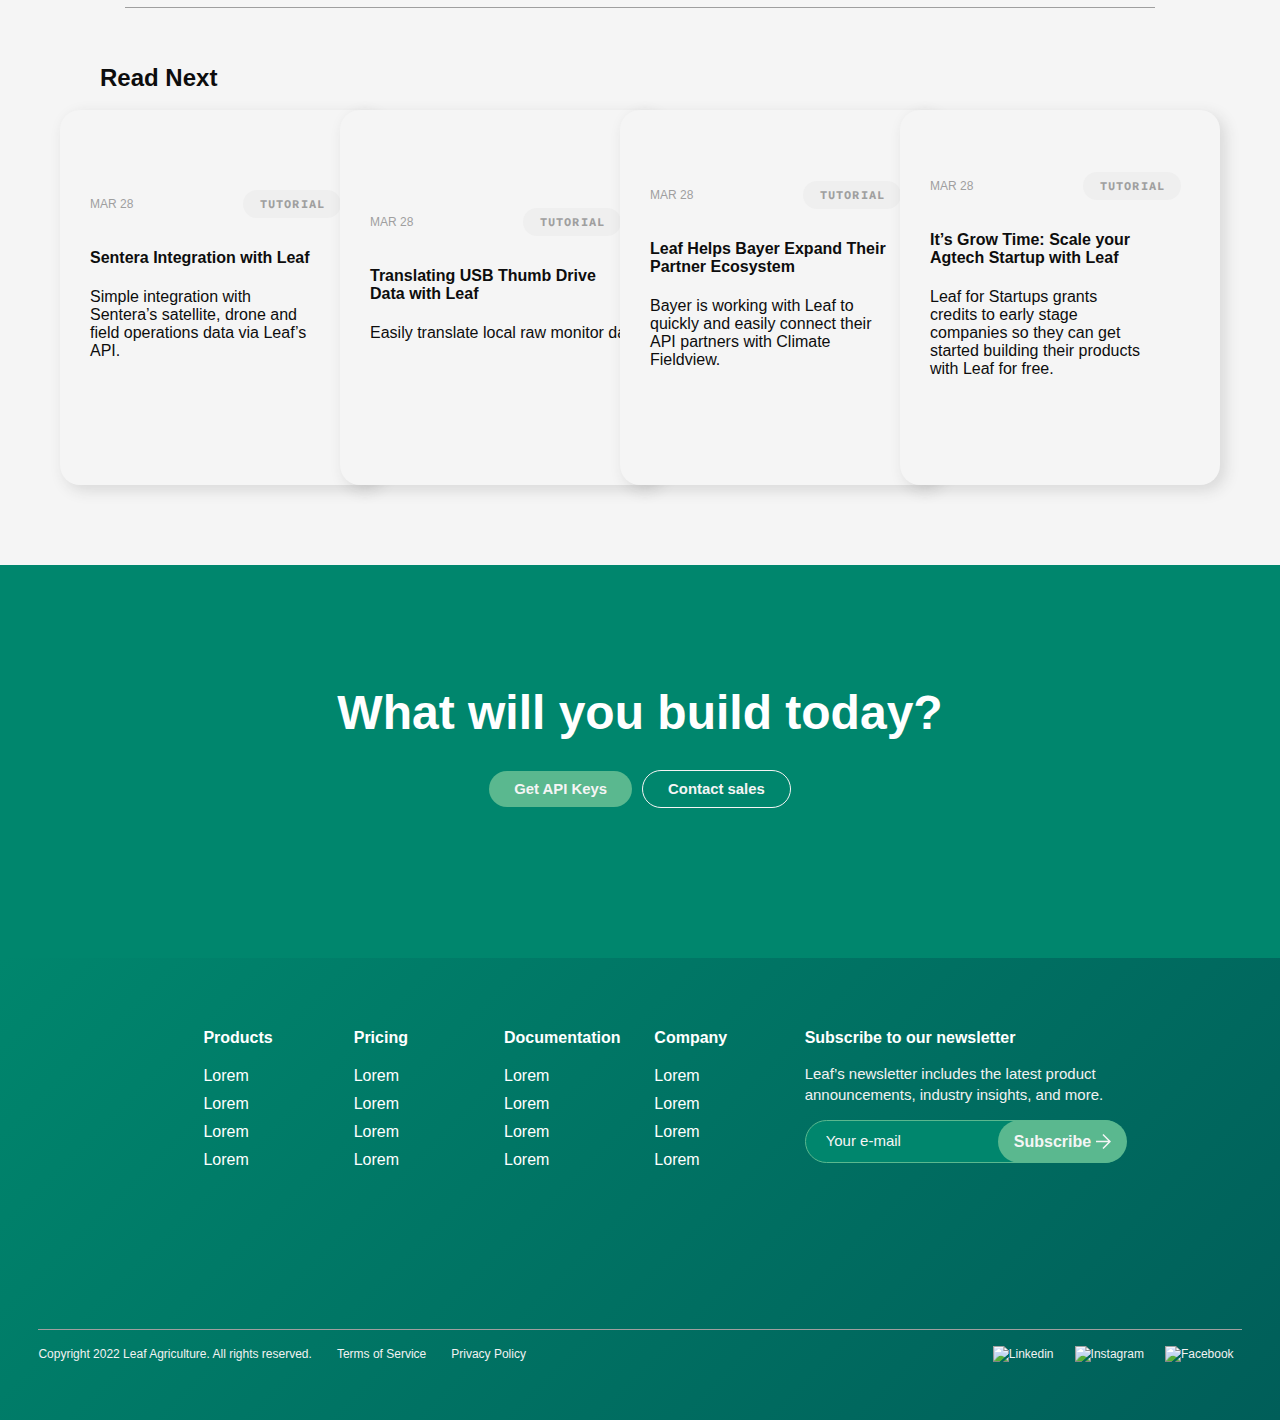
==== commit ac3e38cd: "blog update" ====
--- a/blog-post.html
+++ b/blog-post.html
@@ -316,11 +316,7 @@
           <div class="form-sub">
             <form class="form-footer" action="">
               <input class="input-footer" type="email" placeholder="Your e-mail">
-              <a href="#">Subscribe
-                <svg width="15" height="15" viewBox="0 0 15 15" fill="none" xmlns="http://www.w3.org/2000/svg">
-                  <path fill-rule="evenodd" clip-rule="evenodd" d="M12.1402 6.75302L6.44361 1.05639L7.5 0L15 7.5L7.5 15L6.44361 13.9436L12.1402 8.24698H0V6.75302H12.1402Z" fill="#F5F5F5" />
-                </svg>
-              </a>
+              <a href="#">Subscribe<img src="images/arrow.svg" alt=""></a> 
             </form>
           </div>
         </div>
--- a/css/style.css
+++ b/css/style.css
@@ -4,12 +4,26 @@
 @import './header-green.css';
 @import './footer.css';
 
-/* index.html */
+/* index.html */ 
 @import './index.css';
-@import './card-section.css';
 
 /* product.html */
 @import './product.css';
 
 /* pricing.html */
-@import './pricing.css'+@import './pricing.css';
+
+/* company.html */
+@import './company.css';
+
+/* blog.html */
+@import './blog.css';
+
+/* blog-post.html */
+@import './blog-post.css';
+
+/* careers.html */
+@import './careers.css';
+
+/* job-description.html */
+@import './job-description.css'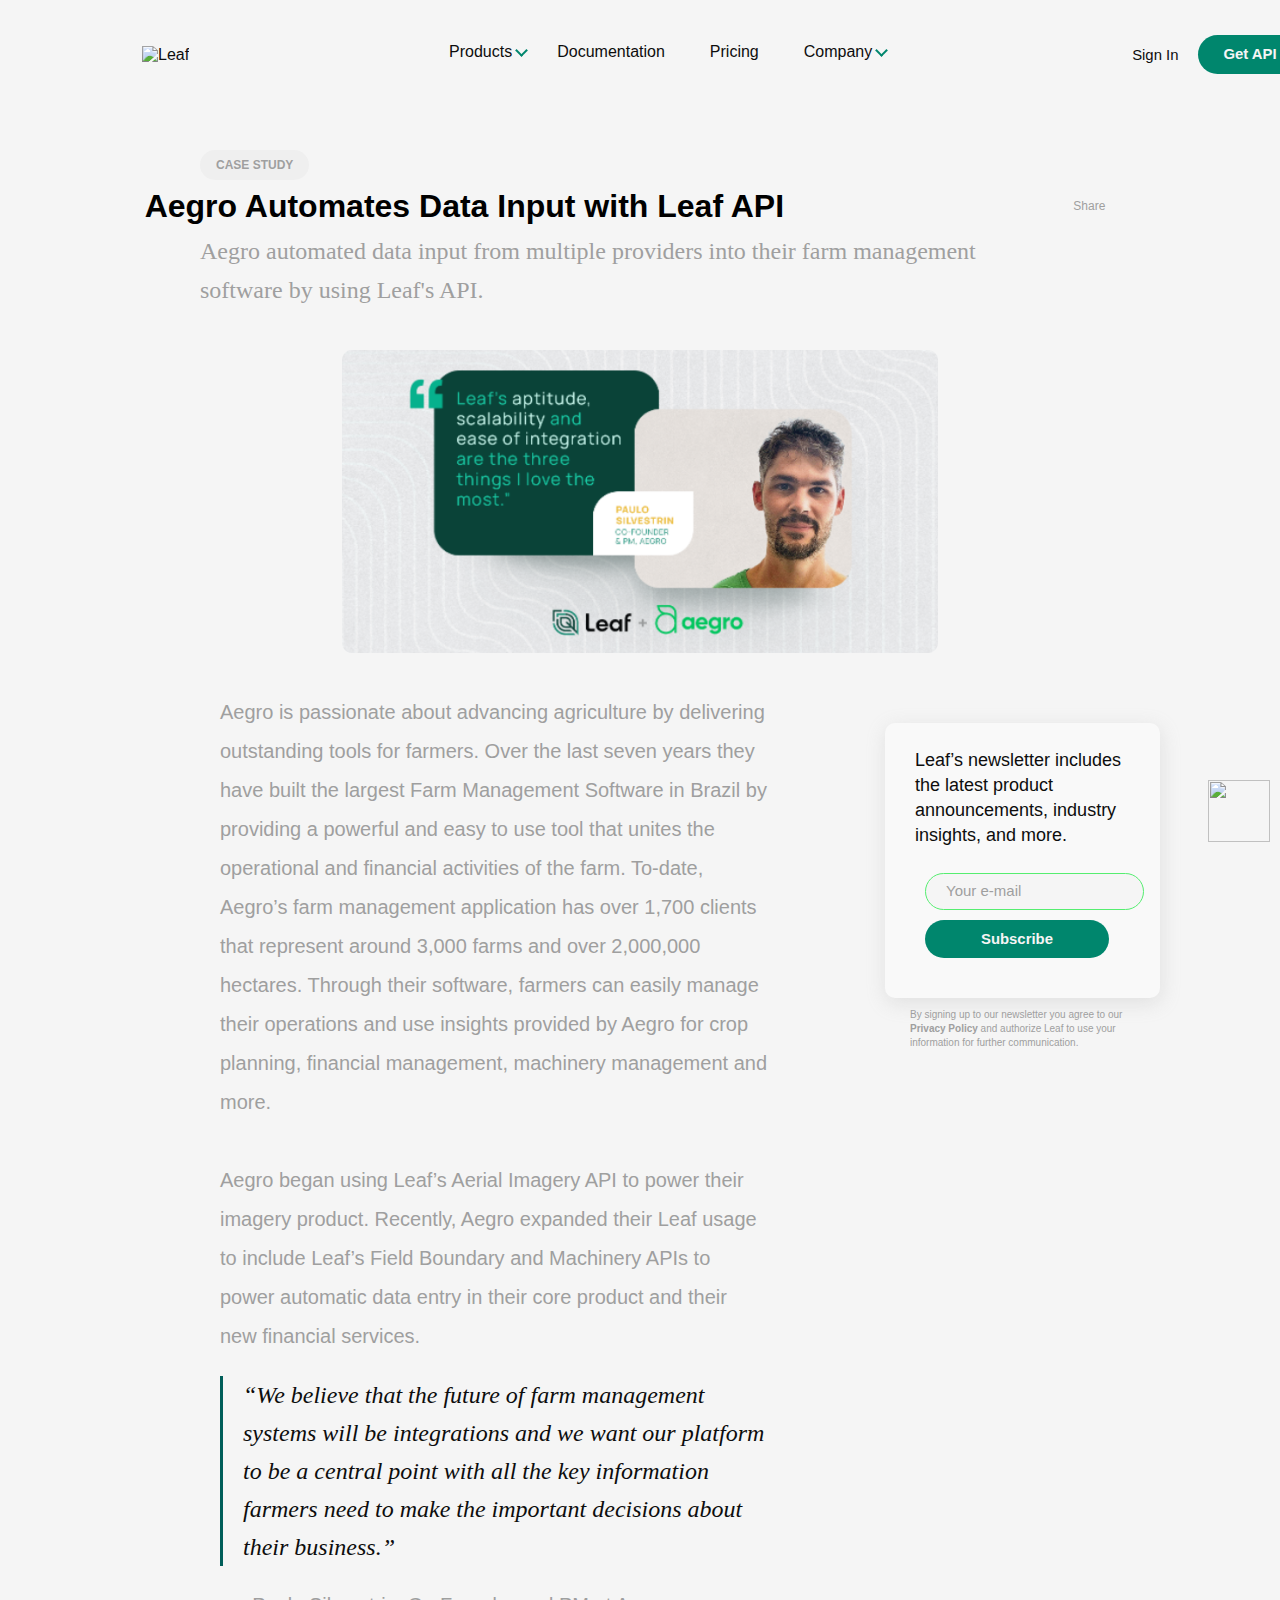
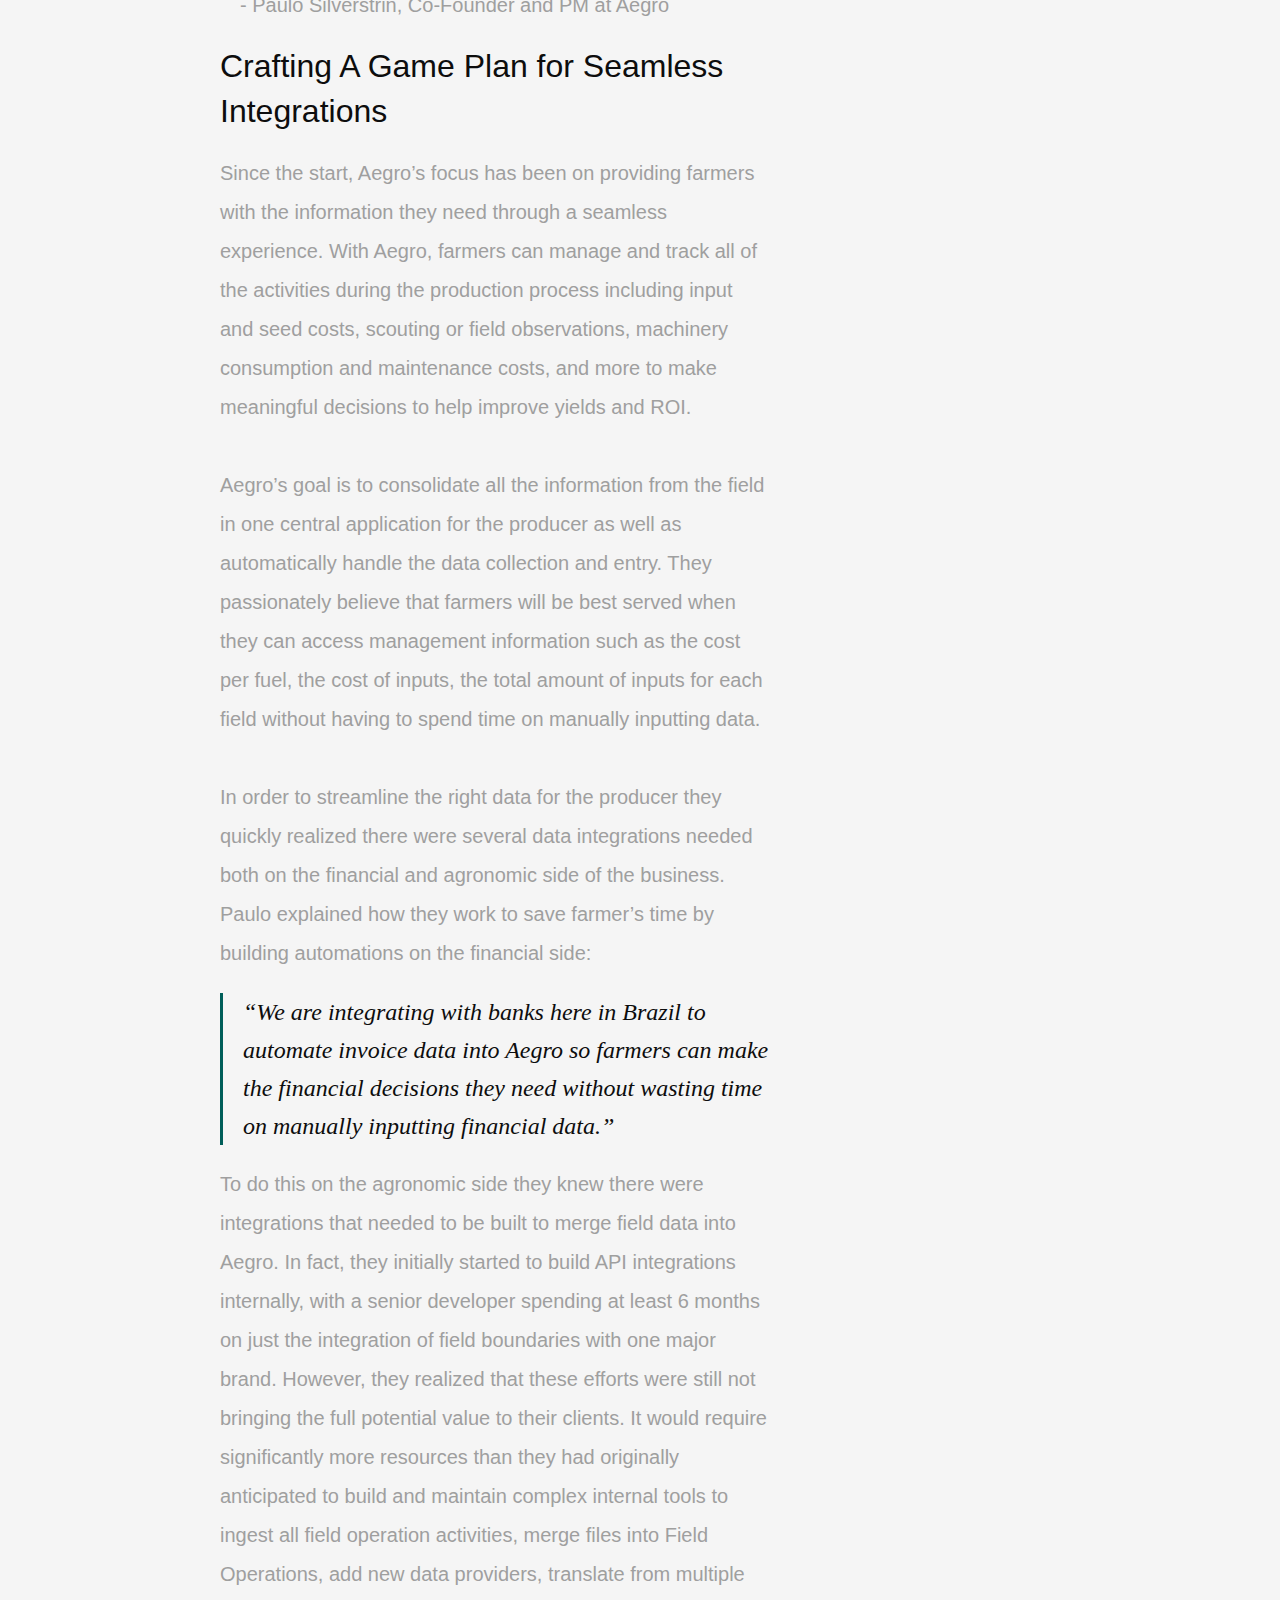
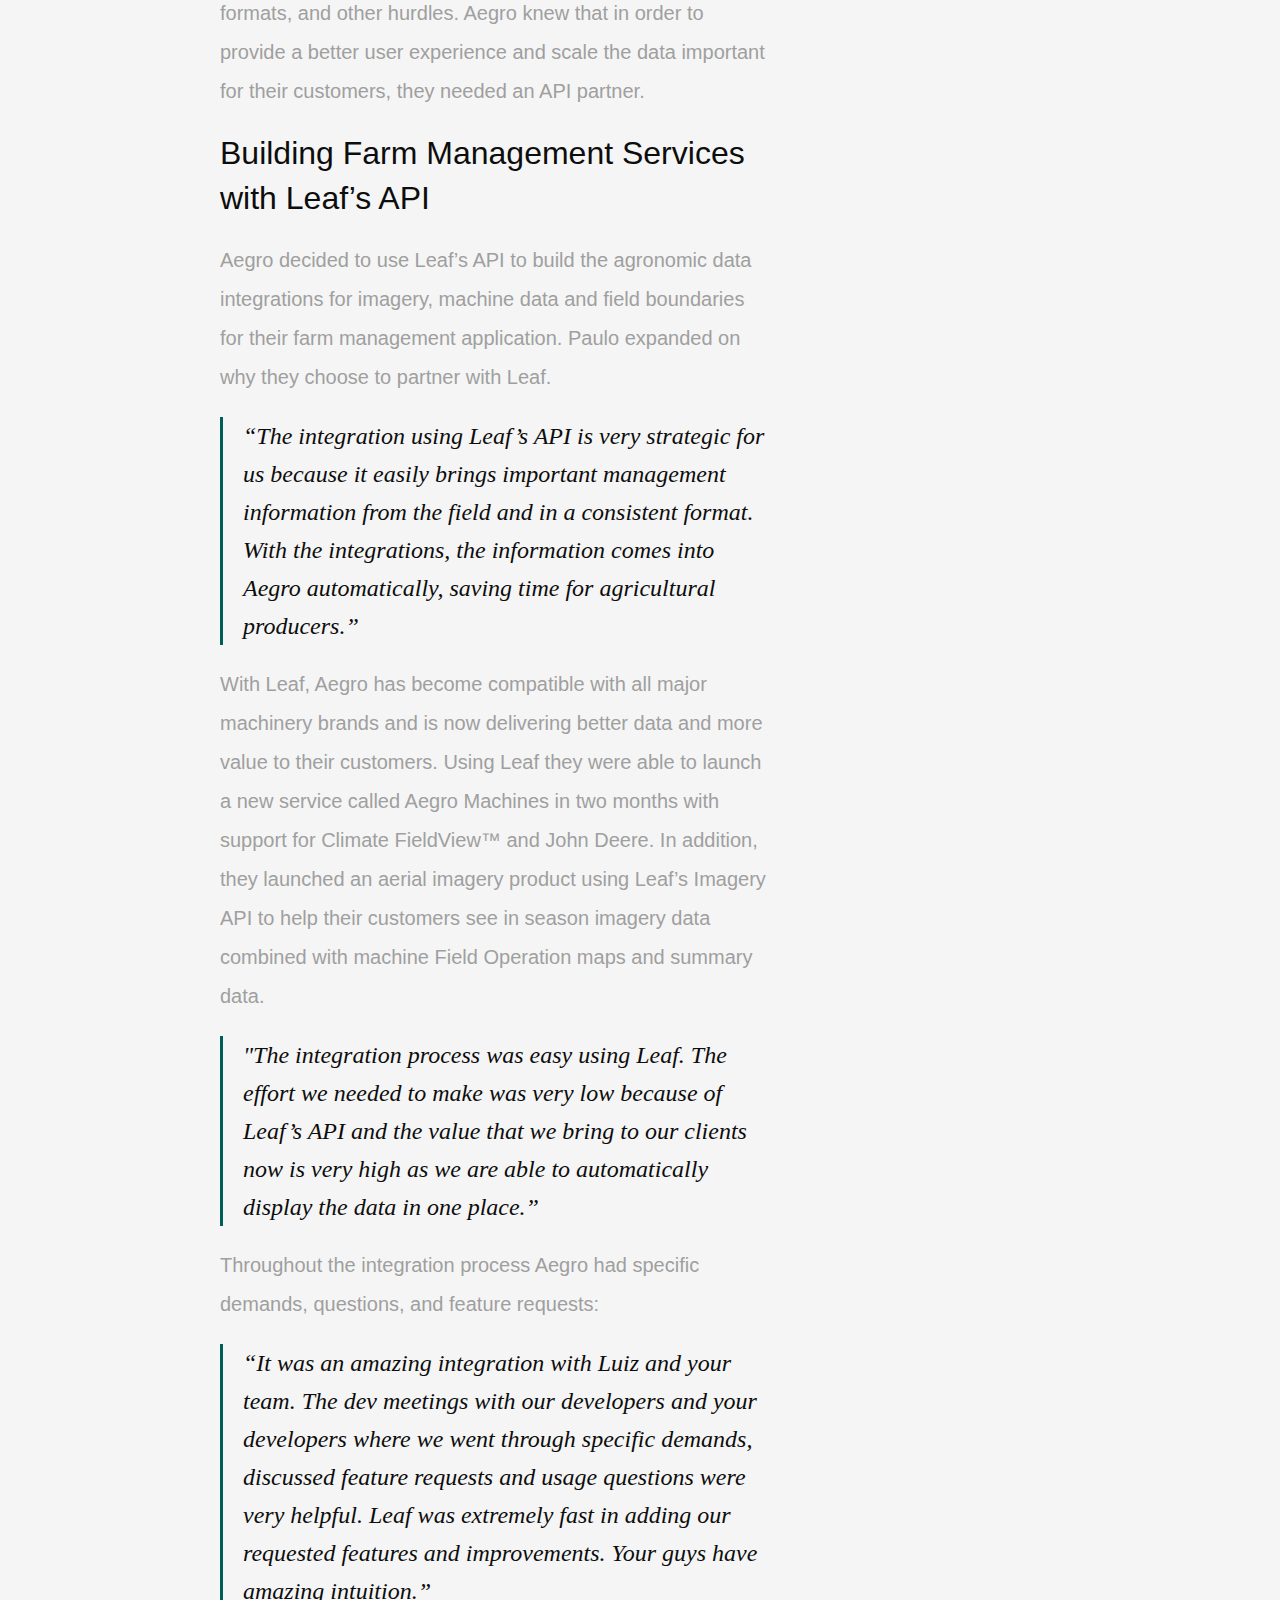
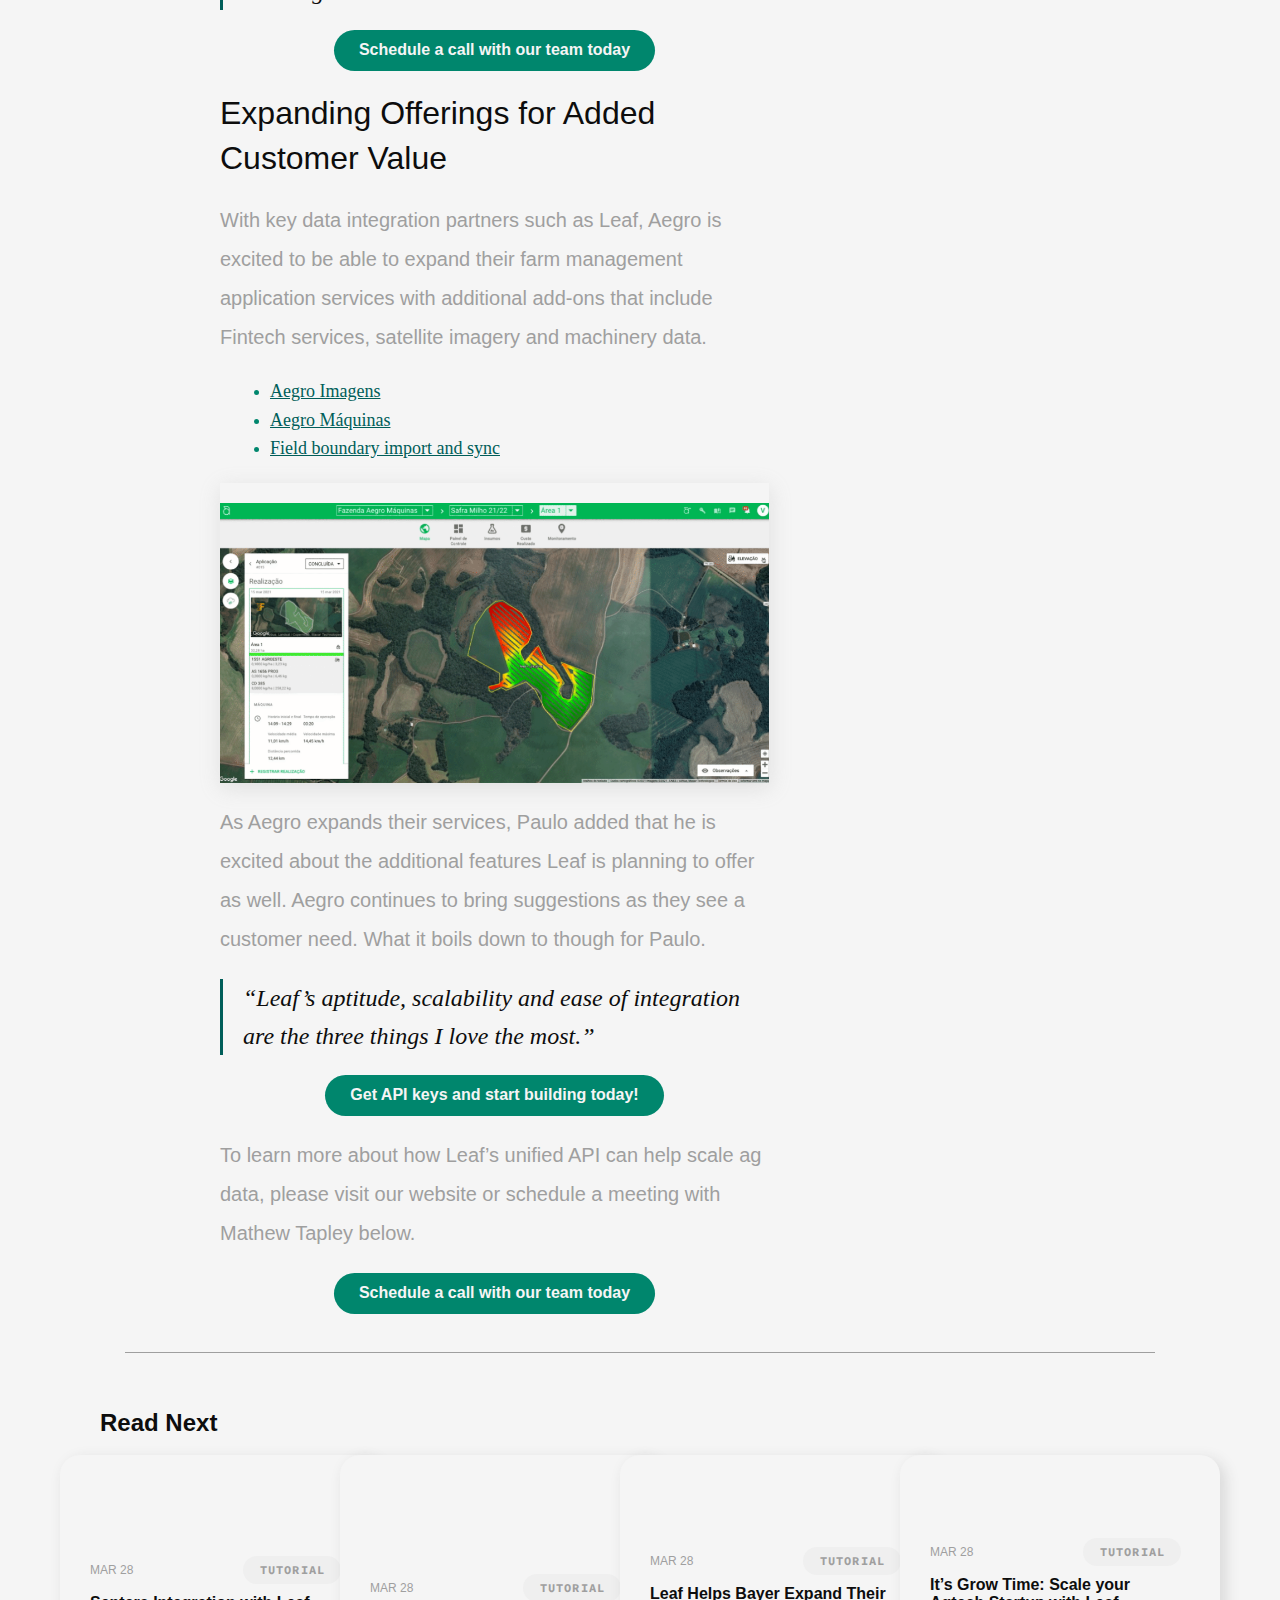
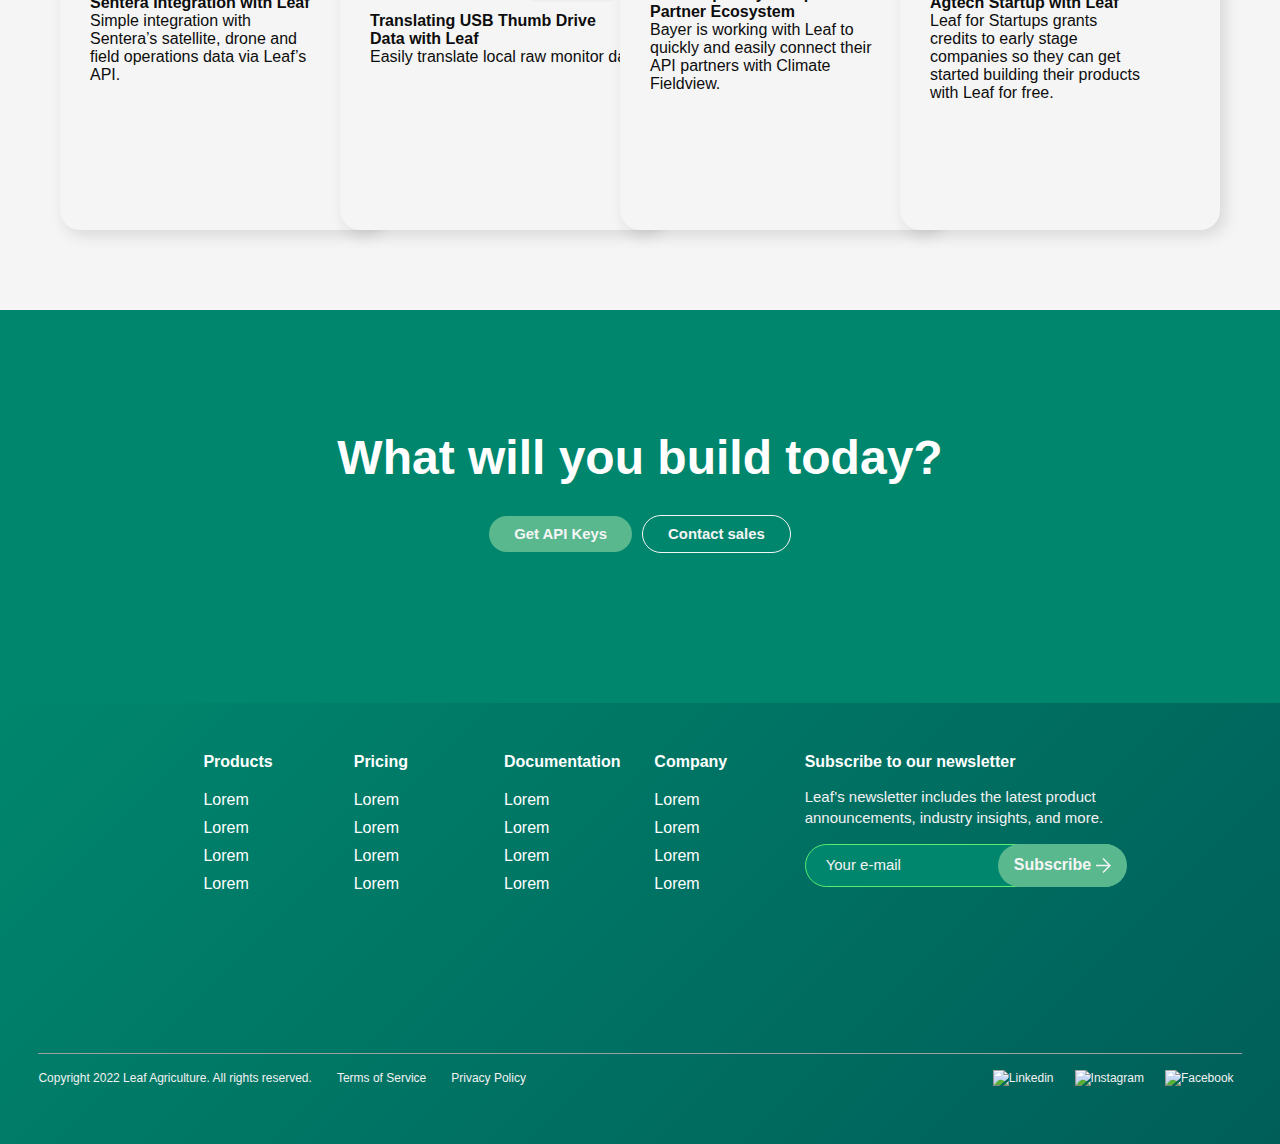
==== commit 1ac3ece3: "responsive homepage start" ====
--- a/blog-post.html
+++ b/blog-post.html
@@ -7,7 +7,7 @@
   <meta name="viewport" content="width=device-width, initial-scale=1.0">
   <title>Leaf | Unified farm data API</title>
   <link rel="stylesheet" href="css/style.css">
-  <script src="./js/script.js" defer></script>
+  <script src="js/script.js" defer></script>
 </head>
 
 <body>
@@ -170,7 +170,7 @@
         <div class="bp-btn-area">
           <a class="green-btn" href="">Schedule a call with our team today</a>
         </div>
-      
+
       </div>
 
       <!-- Side Bar -->
@@ -189,7 +189,7 @@
         </div>
         <div>
           <p class="rules-policy">By signing up to our newsletter you agree to our<br><b>Privacy Policy</b> and authorize Leaf to use your<br>information for further communication.</p>
-        </div>        
+        </div>
       </div>
 
     </div>
@@ -213,8 +213,8 @@
             <p class="date-post">MAR 28</p>
             <p class="tag-blog">Tutorial</p>
           </div>
-            <h4>Sentera Integration with Leaf</h4>
-            <p>Simple integration with<br>Sentera’s satellite, drone and<br>field operations data via Leaf’s<br>API.</p>
+          <h4>Sentera Integration with Leaf</h4>
+          <p>Simple integration with<br>Sentera’s satellite, drone and<br>field operations data via Leaf’s<br>API.</p>
         </div>
       </div>
 
@@ -225,8 +225,8 @@
             <p class="date-post">MAR 28</p>
             <p class="tag-blog">Tutorial</p>
           </div>
-            <h4>Translating USB Thumb Drive<br>Data with Leaf</h4>
-            <p>Easily translate local raw monitor data.</p>
+          <h4>Translating USB Thumb Drive<br>Data with Leaf</h4>
+          <p>Easily translate local raw monitor data.</p>
         </div>
       </div>
 
@@ -237,8 +237,8 @@
             <p class="date-post">MAR 28</p>
             <p class="tag-blog">Tutorial</p>
           </div>
-            <h4>Leaf Helps Bayer Expand Their<br>Partner Ecosystem</h4>
-            <p>Bayer is working with Leaf to<br>quickly and easily connect their<br>API partners with Climate<br>Fieldview.</p>
+          <h4>Leaf Helps Bayer Expand Their<br>Partner Ecosystem</h4>
+          <p>Bayer is working with Leaf to<br>quickly and easily connect their<br>API partners with Climate<br>Fieldview.</p>
         </div>
       </div>
 
@@ -249,8 +249,8 @@
             <p class="date-post">MAR 28</p>
             <p class="tag-blog">Tutorial</p>
           </div>
-            <h4>It’s Grow Time: Scale your<br>Agtech Startup with Leaf</h4>
-            <p>Leaf for Startups grants<br>credits to early stage<br>companies so they can get<br>started building their products<br>with Leaf for free.</p>
+          <h4>It’s Grow Time: Scale your<br>Agtech Startup with Leaf</h4>
+          <p>Leaf for Startups grants<br>credits to early stage<br>companies so they can get<br>started building their products<br>with Leaf for free.</p>
         </div>
       </div>
     </div>
@@ -316,7 +316,7 @@
           <div class="form-sub">
             <form class="form-footer" action="">
               <input class="input-footer" type="email" placeholder="Your e-mail">
-              <a href="#">Subscribe<img src="images/arrow.svg" alt=""></a> 
+              <a href="#">Subscribe<img src="images/arrow.svg" alt=""></a>
             </form>
           </div>
         </div>
--- a/css/style.css
+++ b/css/style.css
@@ -26,4 +26,10 @@
 @import './careers.css';
 
 /* job-description.html */
-@import './job-description.css'+@import './job-description.css';
+
+/* contact.html */
+@import './contact.css';
+
+/* endpoints.html */
+@import './endpoints.css';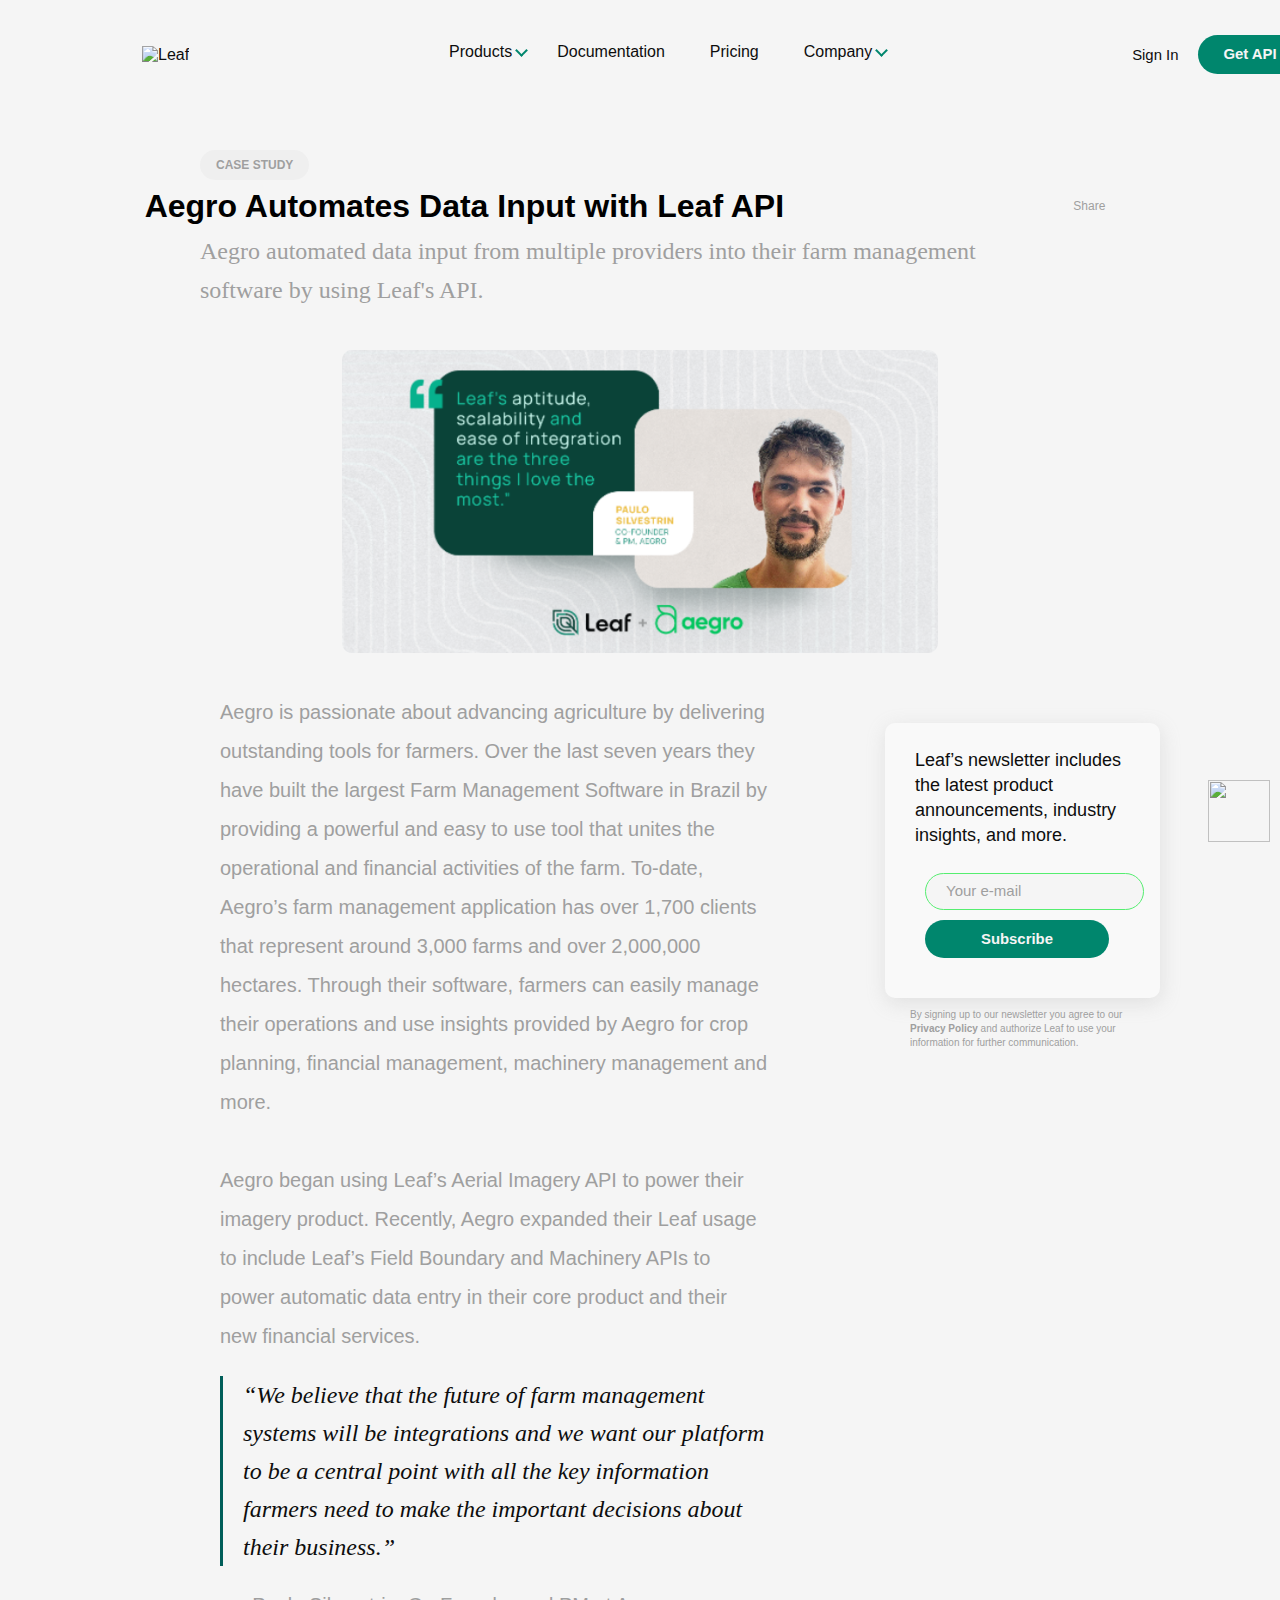
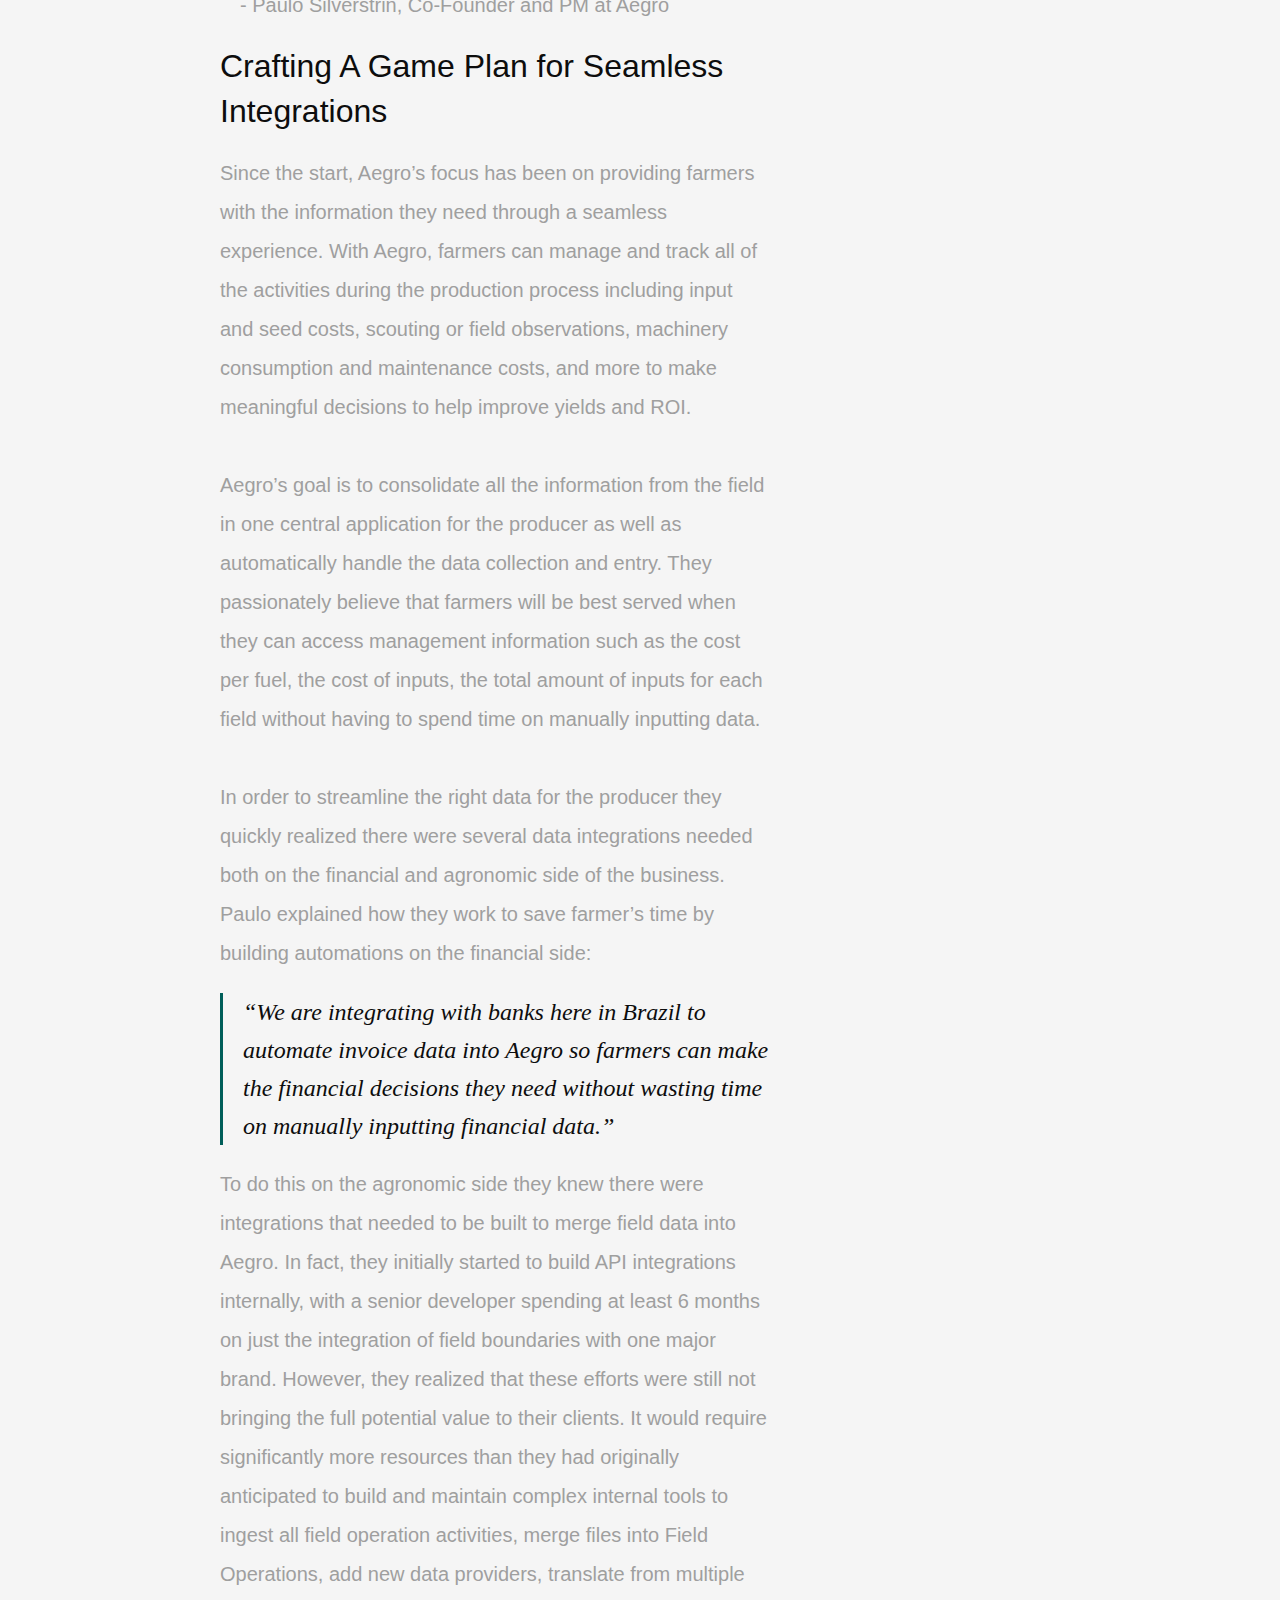
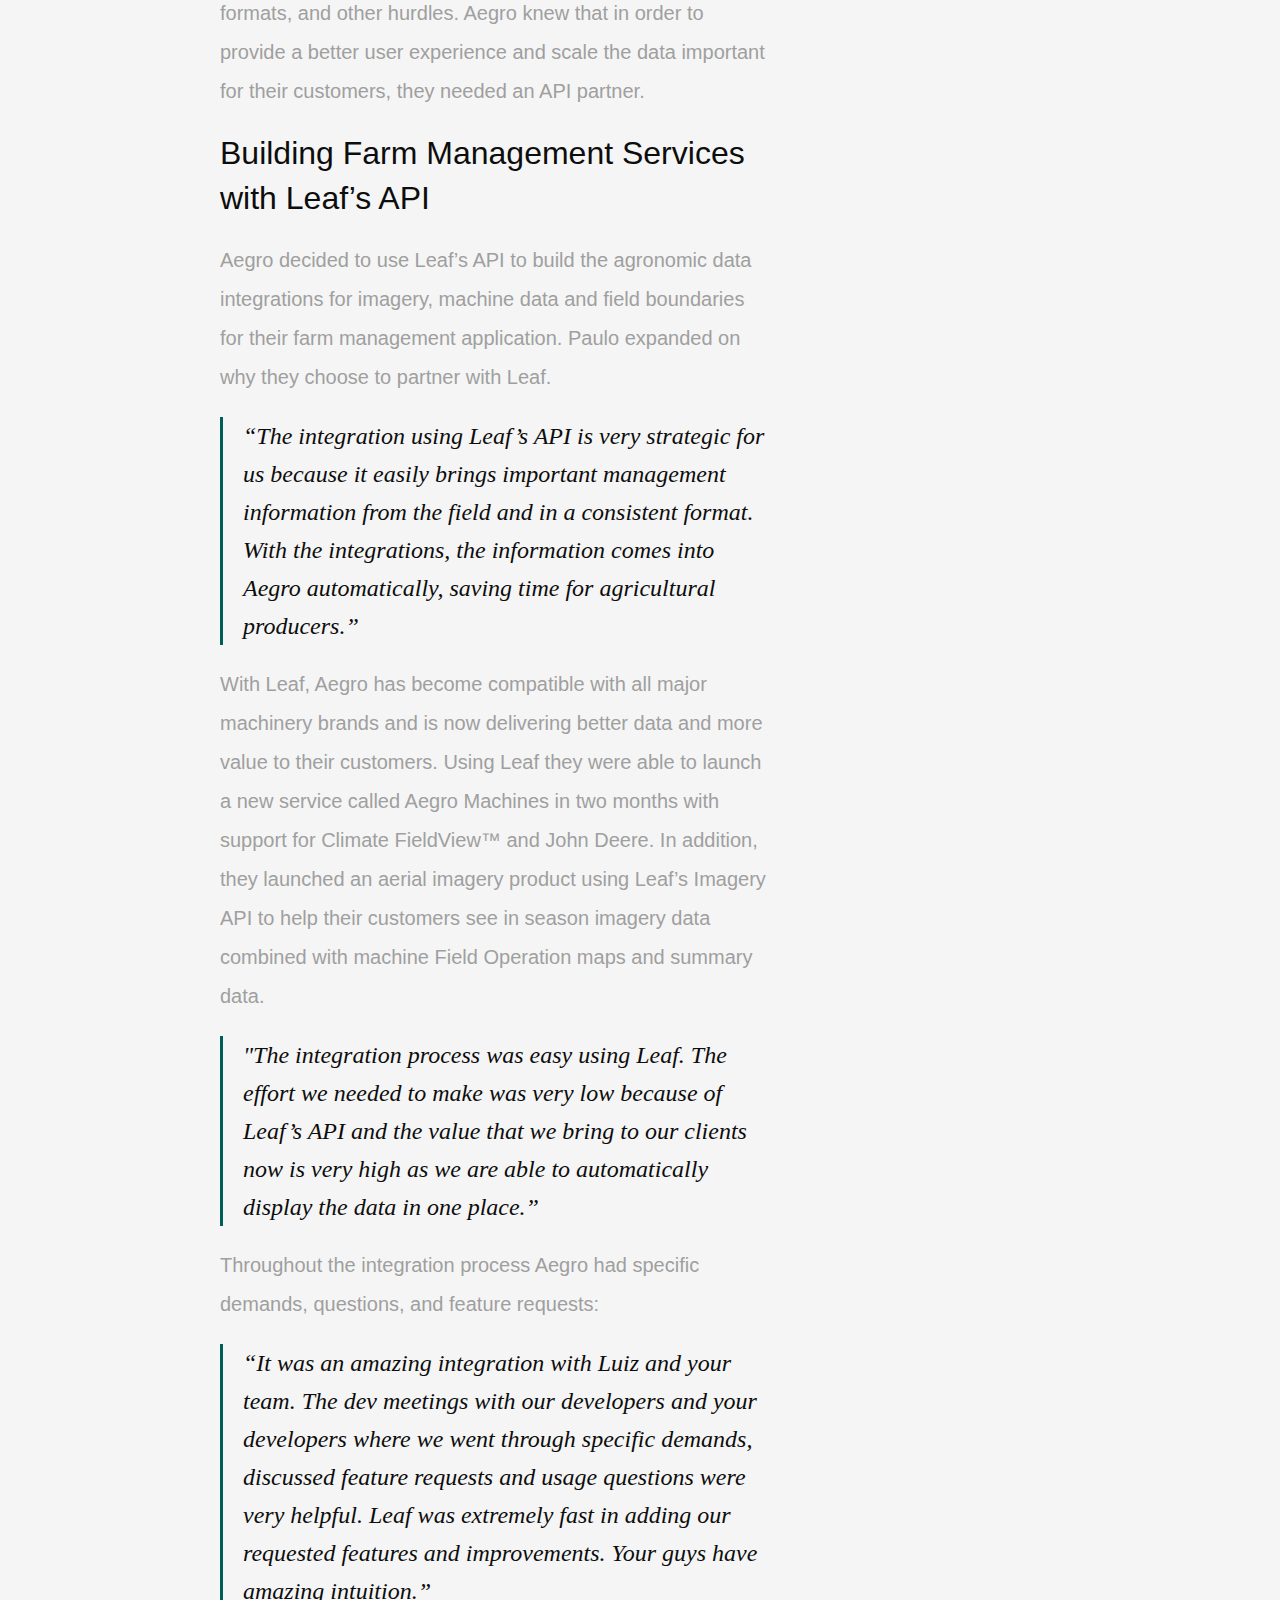
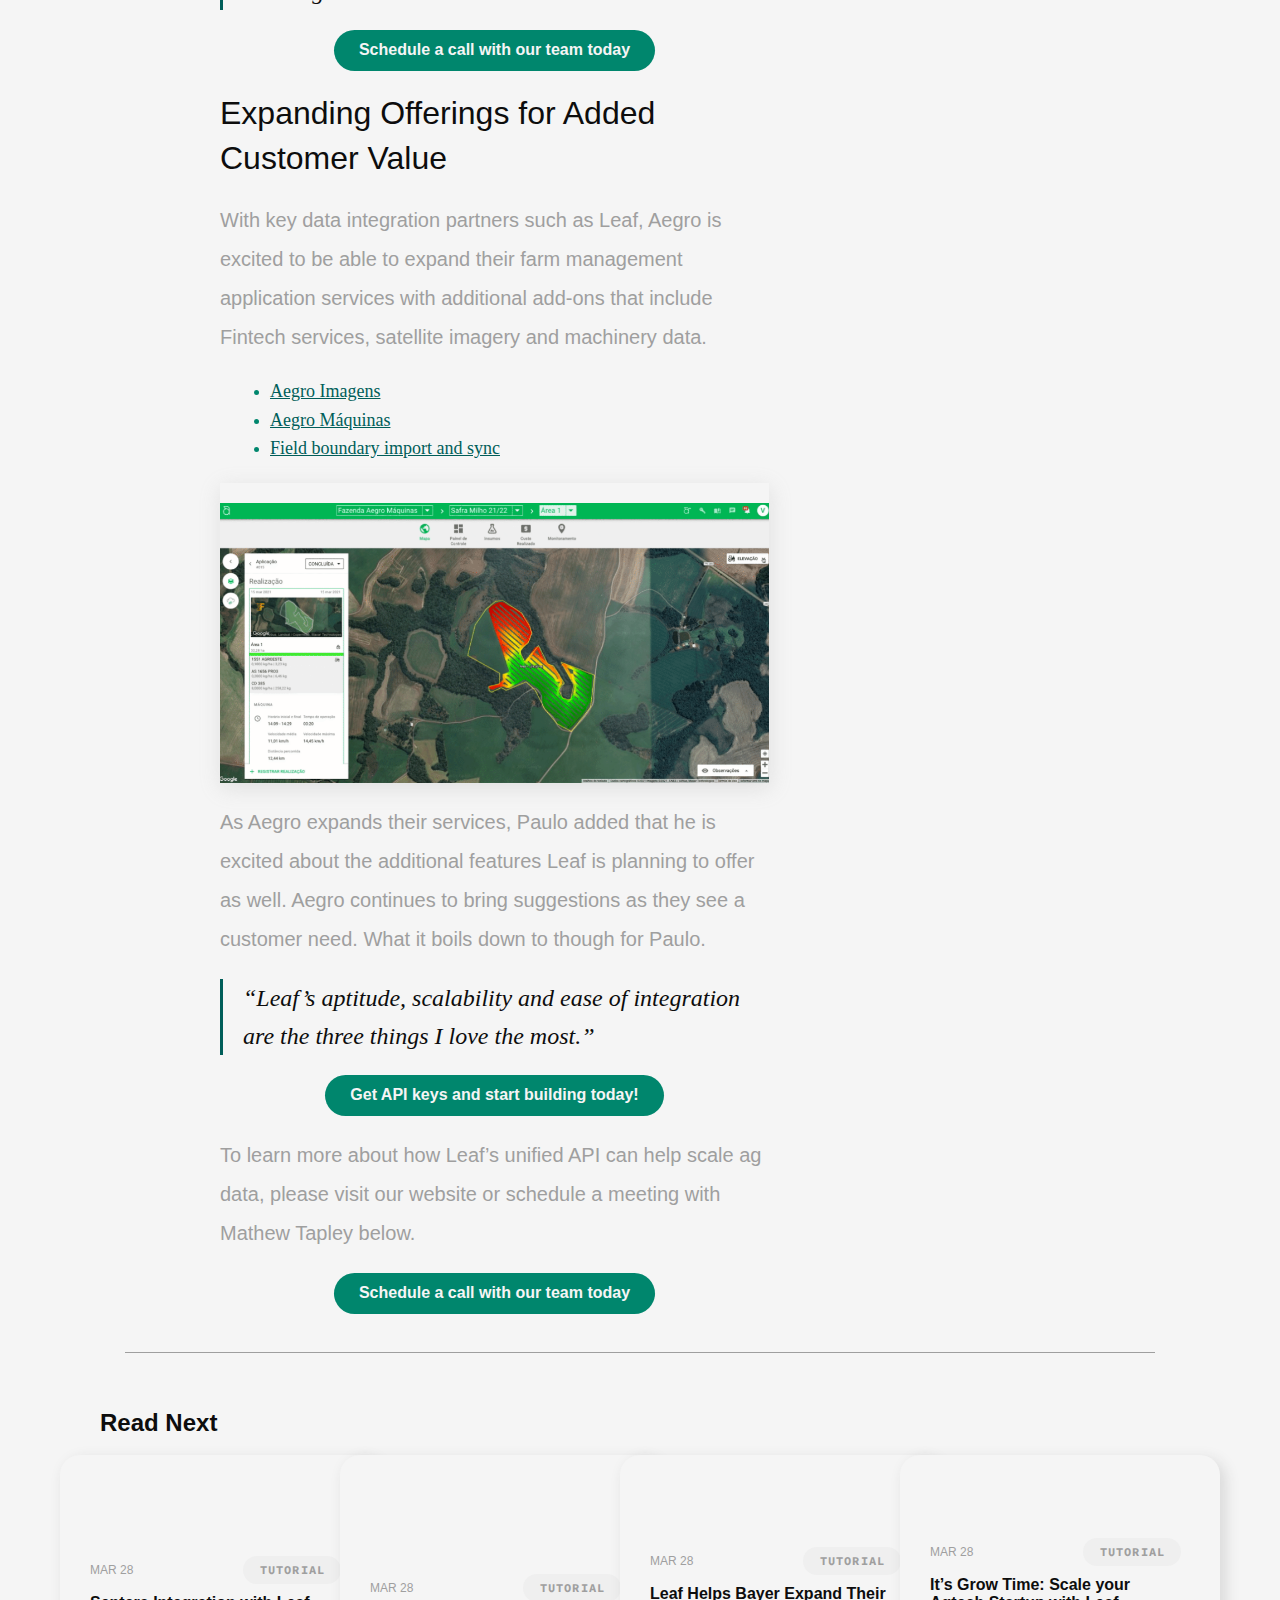
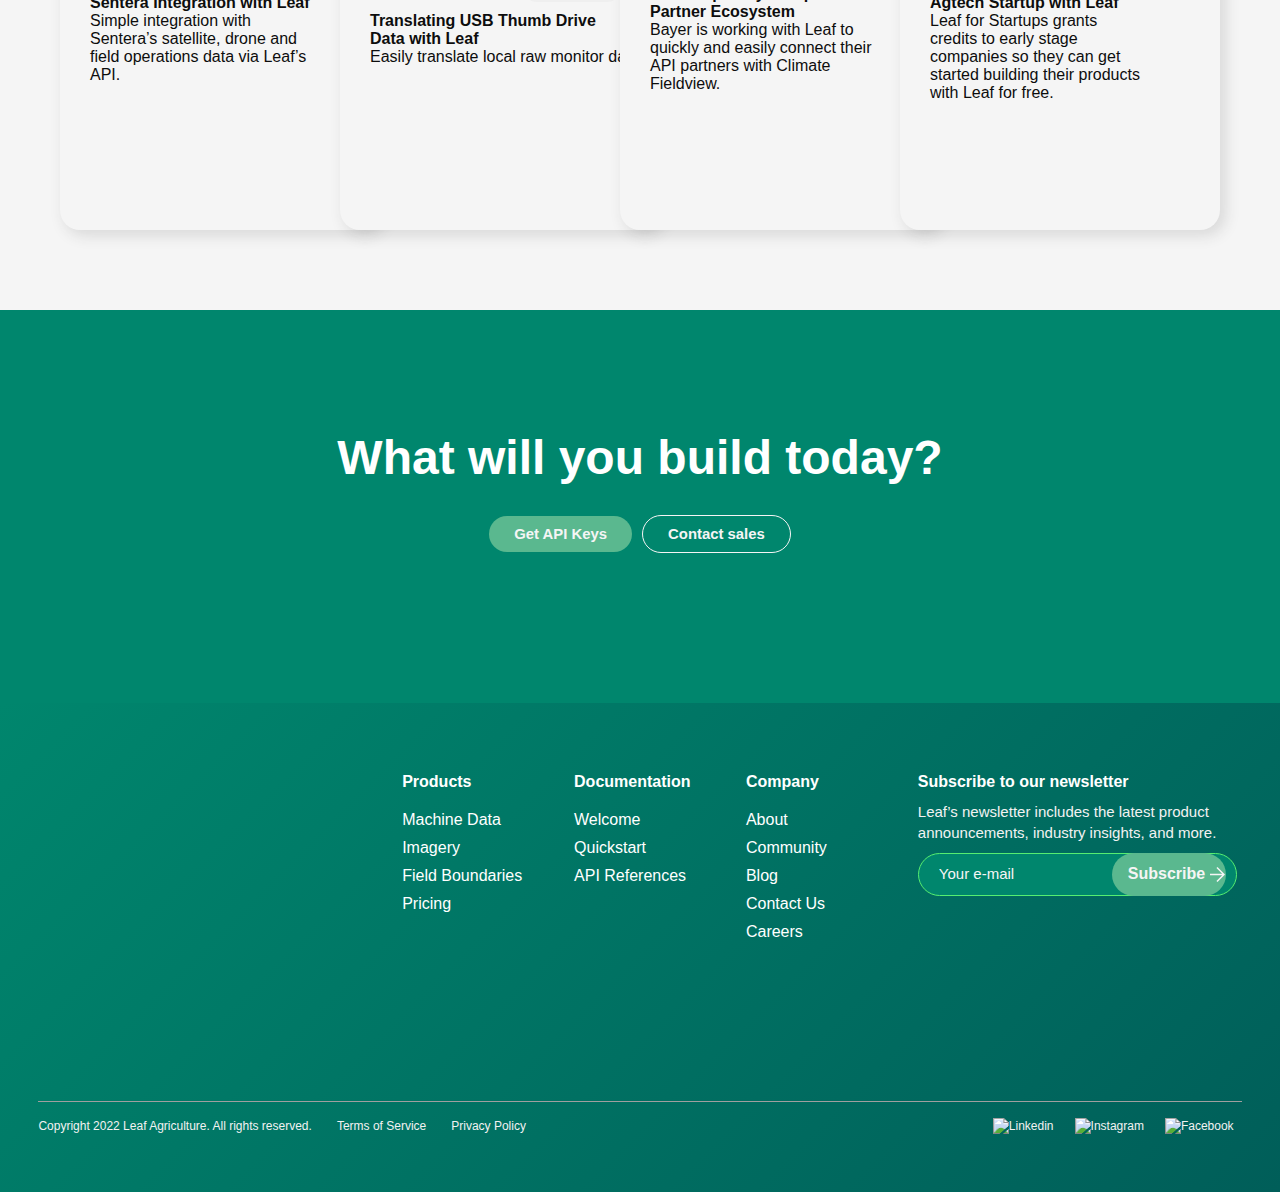
==== commit 3a825b33: "footer update and responsive homepage" ====
--- a/blog-post.html
+++ b/blog-post.html
@@ -266,63 +266,58 @@
   </section>
   <!-- FOOTER -->
   <footer>
-    <div class="container-footer">
-      <div class="row-footer">
-        <img class="logo-footer" src="images/logo-footer.svg" alt="">
-
-        <div class="footer-col">
+    <div class="footer-container">
+      <div class="footer-grid">
+
+        <div class="footer-col footer-col1">
+          <a href="#">
+            <img class="footer-logo" src="images/logo-footer.svg" alt="">
+          </a>          
+        </div>
+
+        <div class="footer-col footer-col2">
           <h4>Products</h4>
           <ul>
-            <li><a href="">Lorem</a></li>
-            <li><a href="">Lorem</a></li>
-            <li><a href="">Lorem</a></li>
-            <li><a href="">Lorem</a></li>
-          </ul>
-        </div>
-
-        <div class="footer-col">
-          <h4>Pricing</h4>
-          <ul>
-            <li><a href="">Lorem</a></li>
-            <li><a href="">Lorem</a></li>
-            <li><a href="">Lorem</a></li>
-            <li><a href="">Lorem</a></li>
-          </ul>
-        </div>
-
-        <div class="footer-col">
+            <li><a href="">Machine Data</a></li>
+            <li><a href="">Imagery</a></li>
+            <li><a href="">Field Boundaries</a></li>
+            <li><a href="">Pricing</a></li>
+          </ul>
+        </div>
+
+        <div class="footer-col footer-col3">
           <h4>Documentation</h4>
           <ul>
-            <li><a href="">Lorem</a></li>
-            <li><a href="">Lorem</a></li>
-            <li><a href="">Lorem</a></li>
-            <li><a href="">Lorem</a></li>
-          </ul>
-        </div>
-
-        <div class="footer-col">
+            <li><a href="">Welcome</a></li>
+            <li><a href="">Quickstart</a></li>
+            <li><a href="">API References</a></li>
+          </ul>
+        </div>
+
+        <div class="footer-col footer-col4">
           <h4>Company</h4>
           <ul>
-            <li><a href="">Lorem</a></li>
-            <li><a href="">Lorem</a></li>
-            <li><a href="">Lorem</a></li>
-            <li><a href="">Lorem</a></li>
-          </ul>
-        </div>
-
-        <div class="footer-col last-col">
+            <li><a href="">About</a></li>
+            <li><a href="">Community</a></li>
+            <li><a href="">Blog</a></li>
+            <li><a href="">Contact us</a></li>
+            <li><a href="">Careers</a></li>
+          </ul>
+        </div>
+
+        <div class="footer-col footer-col5">
           <h4>Subscribe to our newsletter</h4>
           <p>Leaf’s newsletter includes the latest product<br>announcements, industry insights, and more.</p>
           <div class="form-sub">
             <form class="form-footer" action="">
               <input class="input-footer" type="email" placeholder="Your e-mail">
-              <a href="#">Subscribe<img src="images/arrow.svg" alt=""></a>
+              <a href="#">Subscribe<img src="images/arrow.svg" alt=""></a> 
             </form>
           </div>
         </div>
       </div>
       <!-- End Footer -->
-      <hr class="div-footer">
+      <hr class="footer-hr">
       <div class="end-footer">
         <div class="end-footer-items">
           <p>Copyright 2022 Leaf Agriculture. All rights reserved.</p>
